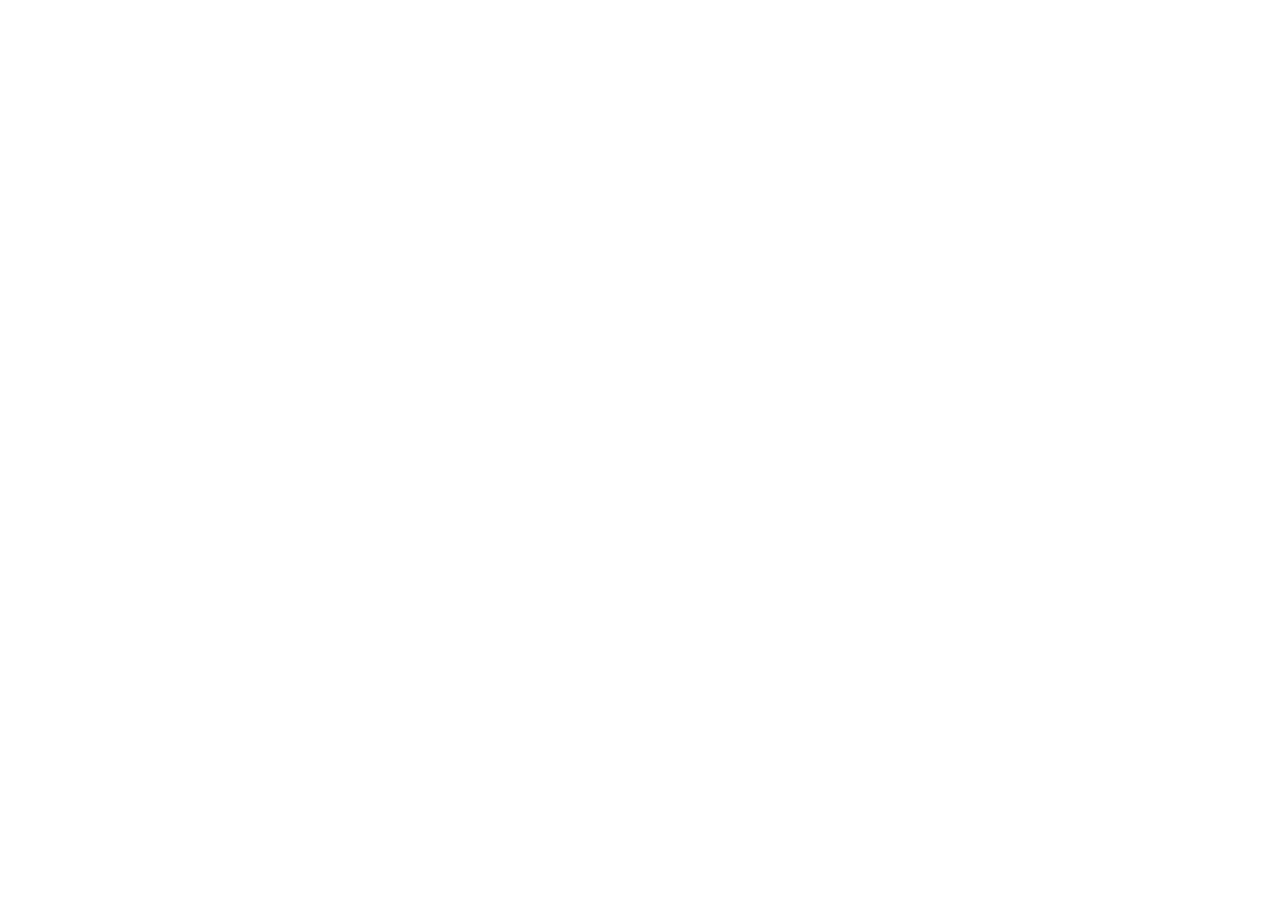
==== index.html @ dd0ba799 "Publish the Supabase web app for kidzfocused.com." ====
<!DOCTYPE html>
<html lang="tr">
<head>
  <!--
    If you are serving your web app in a path other than the root, change the
    href value below to reflect the base path you are serving from.

    The path provided below has to start and end with a slash "/" in order for
    it to work correctly.

    For more details:
    * https://developer.mozilla.org/en-US/docs/Web/HTML/Element/base

    This is a placeholder for base href that will be replaced by the value of
    the `--base-href` argument provided to `flutter build`.
  -->
  <base href="/">

  <meta charset="UTF-8">
  <meta content="IE=Edge" http-equiv="X-UA-Compatible">
  <meta name="description" content="kidzfocused: okul, öğretmen ve veliler için günlük takip.">

  <!-- iOS meta tags & icons -->
  <meta name="mobile-web-app-capable" content="yes">
  <meta name="apple-mobile-web-app-status-bar-style" content="black">
  <meta name="apple-mobile-web-app-title" content="kidzfocused">
  <link rel="apple-touch-icon" href="icons/Icon-192.png">

  <!-- Favicon -->
  <link rel="icon" type="image/png" href="favicon.png"/>

  <title>kidzfocused</title>
  <link rel="manifest" href="manifest.json">
</head>
<body>
  <!--
    You can customize the "flutter_bootstrap.js" script.
    This is useful to provide a custom configuration to the Flutter loader
    or to give the user feedback during the initialization process.

    For more details:
    * https://docs.flutter.dev/platform-integration/web/initialization
  -->
  <script src="flutter_bootstrap.js" async></script>
</body>
</html>
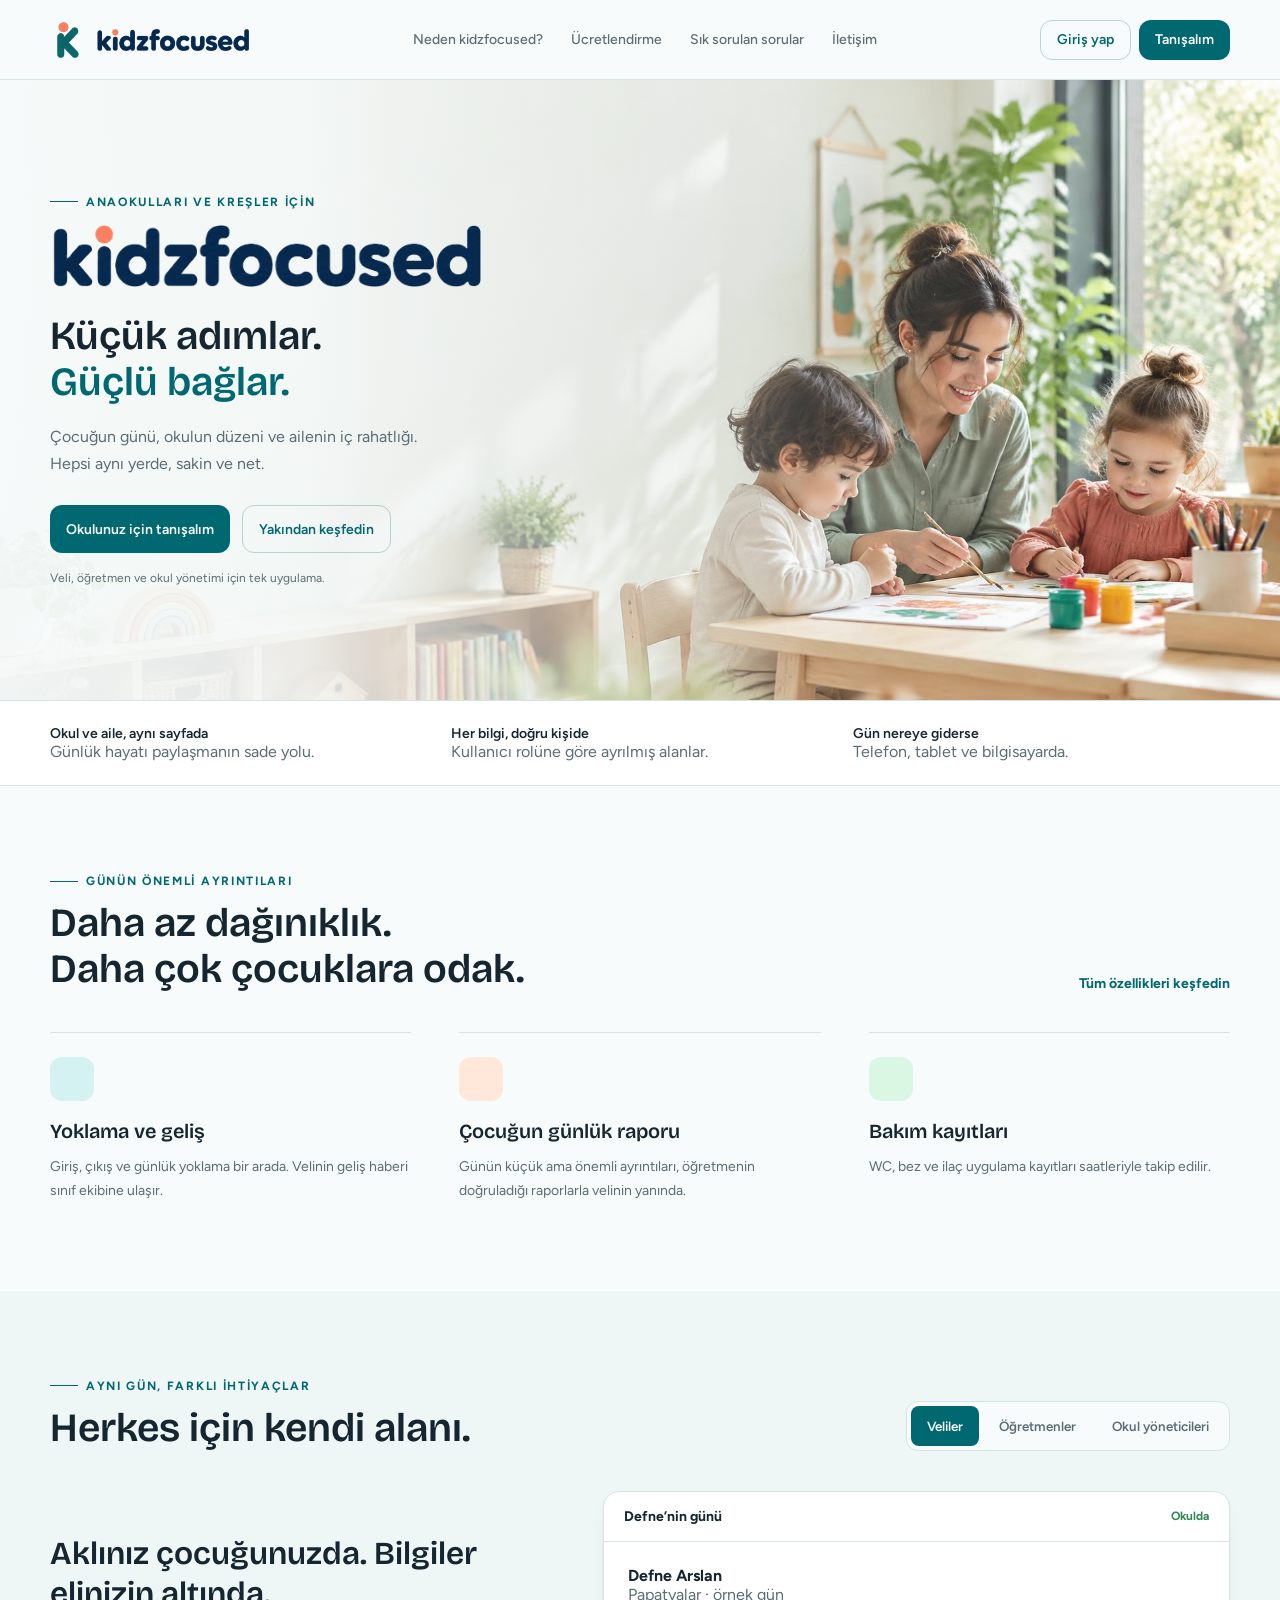
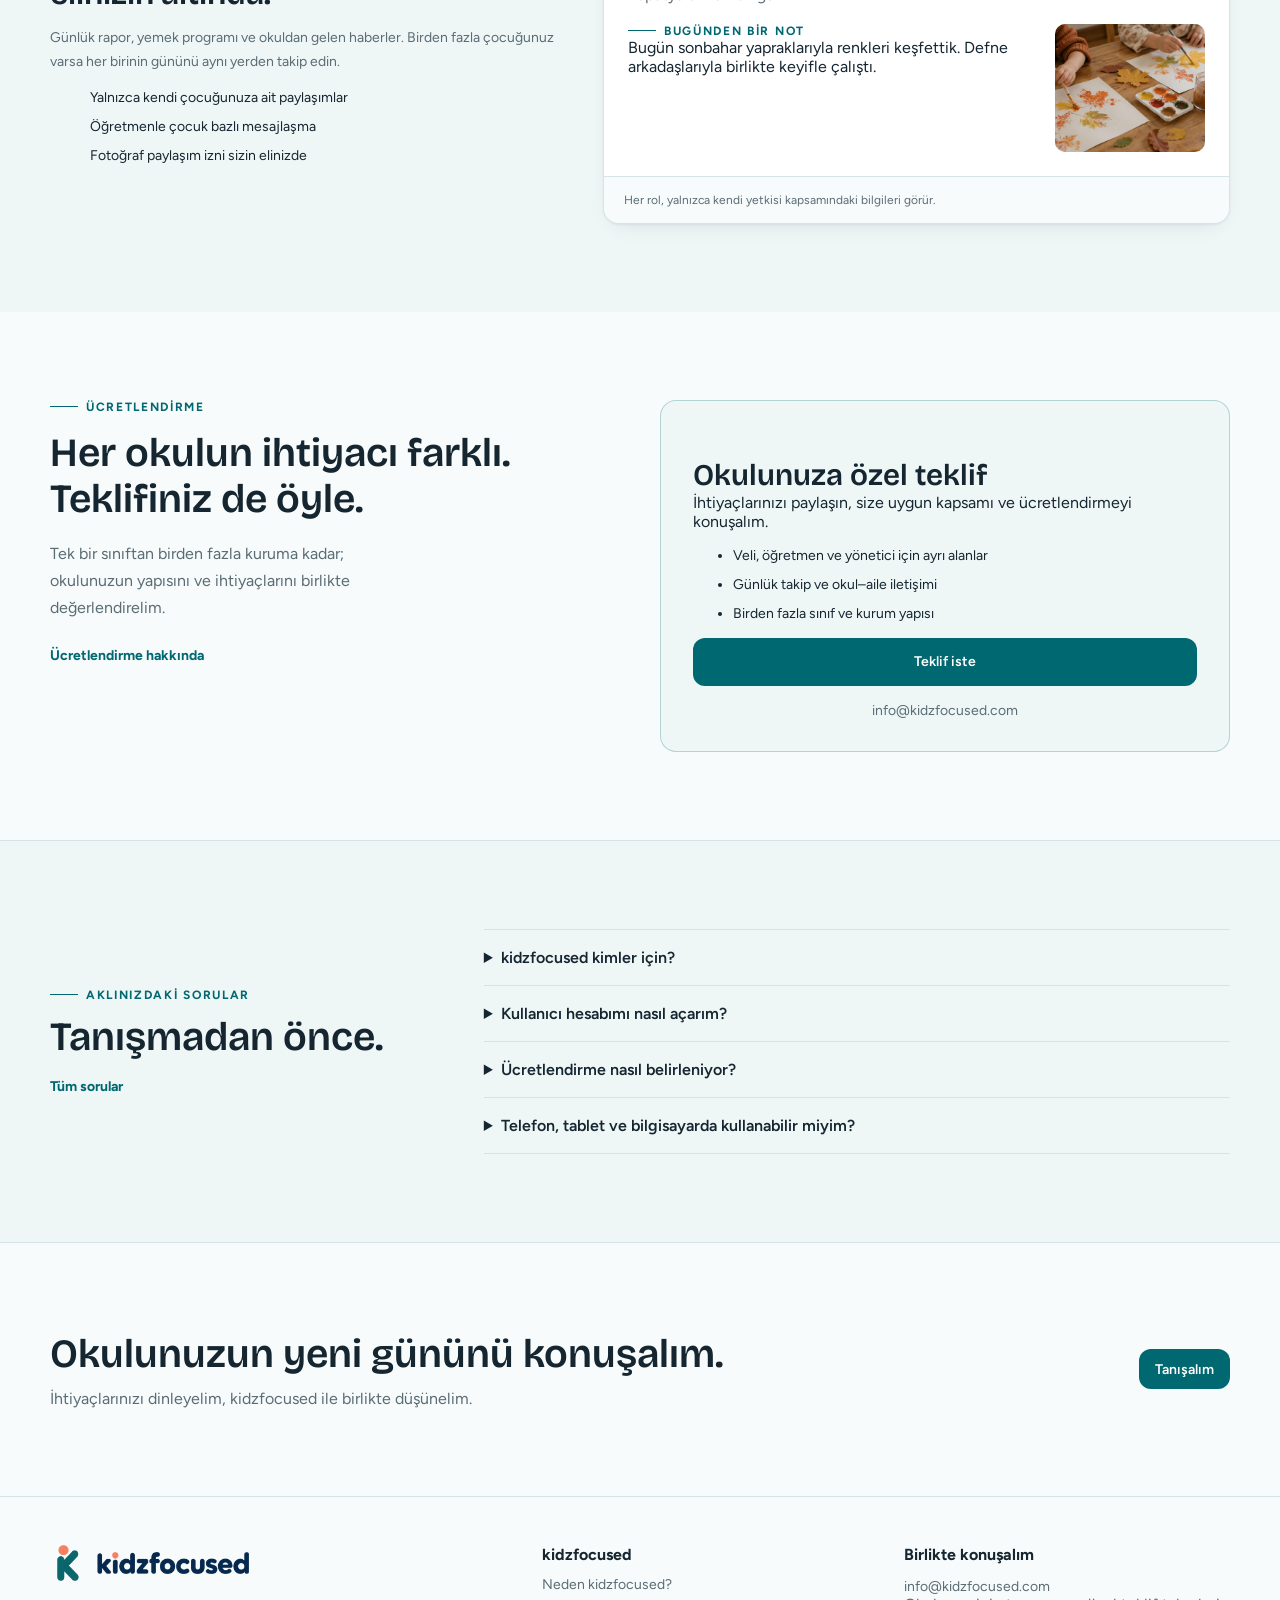
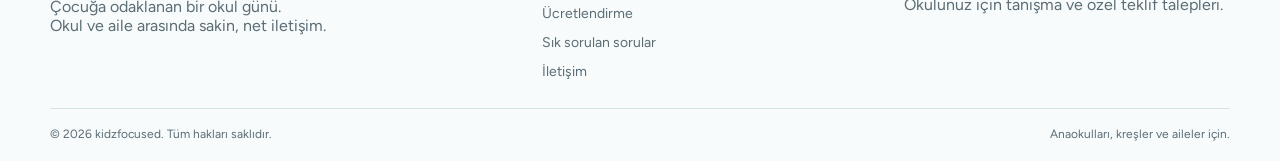
==== commit 5d9a1d22: "Replace the public homepage with the new marketing site." ====
--- a/index.html
+++ b/index.html
@@ -1,46 +1,72 @@
 <!DOCTYPE html>
 <html lang="tr">
 <head>
-  <!--
-    If you are serving your web app in a path other than the root, change the
-    href value below to reflect the base path you are serving from.
-
-    The path provided below has to start and end with a slash "/" in order for
-    it to work correctly.
-
-    For more details:
-    * https://developer.mozilla.org/en-US/docs/Web/HTML/Element/base
-
-    This is a placeholder for base href that will be replaced by the value of
-    the `--base-href` argument provided to `flutter build`.
-  -->
-  <base href="/">
-
-  <meta charset="UTF-8">
-  <meta content="IE=Edge" http-equiv="X-UA-Compatible">
-  <meta name="description" content="kidzfocused: okul, öğretmen ve veliler için günlük takip.">
-
-  <!-- iOS meta tags & icons -->
-  <meta name="mobile-web-app-capable" content="yes">
-  <meta name="apple-mobile-web-app-status-bar-style" content="black">
-  <meta name="apple-mobile-web-app-title" content="kidzfocused">
-  <link rel="apple-touch-icon" href="icons/Icon-192.png">
-
-  <!-- Favicon -->
-  <link rel="icon" type="image/png" href="favicon.png"/>
-
-  <title>kidzfocused</title>
-  <link rel="manifest" href="manifest.json">
+  <meta charset="utf-8">
+  <meta name="viewport" content="width=device-width, initial-scale=1">
+  <title>kidzfocused · Anaokulu ve okul–aile iletişimi</title>
+  <meta name="description" content="Anaokulları ve kreşler için günlük takip ve okul–aile iletişimi.">
+  <link rel="icon" href="/favicon.png">
+  <link rel="preconnect" href="https://fonts.googleapis.com">
+  <link rel="preconnect" href="https://fonts.gstatic.com" crossorigin>
+  <link href="https://fonts.googleapis.com/css2?family=Bricolage+Grotesque:opsz,wght@12..96,600;700&family=Figtree:wght@400;500;600;700&display=swap" rel="stylesheet">
+  <link rel="stylesheet" href="/site.css">
 </head>
 <body>
-  <!--
-    You can customize the "flutter_bootstrap.js" script.
-    This is useful to provide a custom configuration to the Flutter loader
-    or to give the user feedback during the initialization process.
+<div class="site">
+  <header class="header"><div class="wrap bar">
+    <a class="brand" href="/" aria-label="kidzfocused ana sayfa"><img class="mark" src="/assets/logo-icon.png" alt=""><img class="word" src="/assets/logo-word.png" alt="kidzfocused"></a>
+    <nav class="nav" aria-label="Ana menü"><a href="/ozellikler/">Neden kidzfocused?</a><a href="/ucretlendirme/">Ücretlendirme</a><a href="/sss/">Sık sorulan sorular</a><a href="/iletisim/">İletişim</a></nav>
+    <div class="actions"><a class="btn ghost desk" href="/app/">Giriş yap</a><a class="btn desk" href="mailto:info@kidzfocused.com?subject=kidzfocused%20%C2%B7%20Tan%C4%B1%C5%9Fma%20ve%20demo%20talebi">Tanışalım</a><a class="icon-btn" href="/app/" aria-label="Giriş yap">→</a></div>
+  </div></header>
+  <main>
 
-    For more details:
-    * https://docs.flutter.dev/platform-integration/web/initialization
-  -->
-  <script src="flutter_bootstrap.js" async></script>
-</body>
-</html>
+<section class="hero"><img class="photo" src="/assets/school-day.jpg" alt="Öğretmen ve çocukların sınıfta birlikte yaptığı etkinlik">
+  <div class="wrap hero-copy"><div>
+    <p class="kicker">Anaokulları ve kreşler için</p>
+    <img class="wordmark" src="/assets/logo-word.png" alt="kidzfocused">
+    <p class="tagline">Küçük adımlar.<br><span>Güçlü bağlar.</span></p>
+    <p class="lead">Çocuğun günü, okulun düzeni ve ailenin iç rahatlığı. Hepsi aynı yerde, sakin ve net.</p>
+    <div class="hero-actions desk-only"><a class="btn" href="mailto:info@kidzfocused.com?subject=kidzfocused%20%C2%B7%20Tan%C4%B1%C5%9Fma%20ve%20demo%20talebi">Okulunuz için tanışalım</a><a class="btn ghost" href="/ozellikler/">Yakından keşfedin</a></div>
+    <p class="fine desk-only">Veli, öğretmen ve okul yönetimi için tek uygulama.</p>
+  </div></div>
+</section>
+<section class="section phone-only" style="padding-top:28px"><div class="wrap">
+  <div class="features" style="grid-template-columns:1fr 1fr"><a class="feature" href="/ozellikler/"><h3>Uygulamayı keşfet</h3><p>Günlük takip ve iletişim</p></a><a class="feature" href="/ucretlendirme/"><h3>Özel teklif</h3><p>Okulunuza göre</p></a></div>
+  <div class="band" style="margin-top:24px;border-radius:16px"><div class="wrap" style="padding:20px 0"><div><p style="font-weight:700">Okulunuzla birlikte başlayalım.</p><p class="muted">İhtiyaçlarınızı konuşalım.</p></div><a class="btn" href="mailto:info@kidzfocused.com?subject=kidzfocused%20%C2%B7%20Tan%C4%B1%C5%9Fma%20ve%20demo%20talebi">Tanışalım</a></div></div>
+</div></section>
+<section class="strip desk-only"><div class="wrap strip-grid"><div><h2>Okul ve aile, aynı sayfada</h2><p class="muted">Günlük hayatı paylaşmanın sade yolu.</p></div><div><h2>Her bilgi, doğru kişide</h2><p class="muted">Kullanıcı rolüne göre ayrılmış alanlar.</p></div><div><h2>Gün nereye giderse</h2><p class="muted">Telefon, tablet ve bilgisayarda.</p></div></div></section>
+<section class="section desk-only"><div class="wrap"><div class="section-head"><div><p class="kicker">Günün önemli ayrıntıları</p><h2 style="margin-top:12px">Daha az dağınıklık.<br>Daha çok çocuklara odak.</h2></div><a class="more" href="/ozellikler/">Tüm özellikleri keşfedin</a></div><div class="features"><article class="feature"><div class="badge primary"></div><h3>Yoklama ve geliş</h3><p>Giriş, çıkış ve günlük yoklama bir arada. Velinin geliş haberi sınıf ekibine ulaşır.</p></article><article class="feature"><div class="badge accent"></div><h3>Çocuğun günlük raporu</h3><p>Günün küçük ama önemli ayrıntıları, öğretmenin doğruladığı raporlarla velinin yanında.</p></article><article class="feature"><div class="badge success"></div><h3>Bakım kayıtları</h3><p>WC, bez ve ilaç uygulama kayıtları saatleriyle takip edilir.</p></article></div></div></section>
+<div class="desk-only">
+<section class="section roles"><div class="wrap">
+  <div class="section-head"><div><p class="kicker">Aynı gün, farklı ihtiyaçlar</p><h2 style="margin-top:12px">Herkes için kendi alanı.</h2></div>
+    <div class="tabs" role="tablist"><button type="button" data-role="veli" aria-selected="true">Veliler</button><button type="button" data-role="ogretmen" aria-selected="false">Öğretmenler</button><button type="button" data-role="yonetici" aria-selected="false">Okul yöneticileri</button></div>
+  </div>
+  <div class="role-grid"><div class="role"><h3 data-role-title>Aklınız çocuğunuzda. Bilgiler elinizin altında.</h3><p data-role-text>Günlük rapor, yemek programı ve okuldan gelen haberler. Birden fazla çocuğunuz varsa her birinin gününü aynı yerden takip edin.</p><ul data-role-list><li>Yalnızca kendi çocuğunuza ait paylaşımlar</li><li>Öğretmenle çocuk bazlı mesajlaşma</li><li>Fotoğraf paylaşım izni sizin elinizde</li></ul></div>
+    <div class="panel">
+      <div data-preview="veli"><header><span>Defne’nin günü</span><span class="ok">Okulda</span></header><div class="body"><p style="font-weight:700">Defne Arslan</p><p class="muted">Papatyalar · örnek gün</p><div class="note"><div><p class="kicker">Bugünden bir not</p><p>Bugün sonbahar yapraklarıyla renkleri keşfettik. Defne arkadaşlarıyla birlikte keyifle çalıştı.</p></div><img src="/assets/g1.jpg" alt="Sınıf etkinliği"></div></div><footer>Her rol, yalnızca kendi yetkisi kapsamındaki bilgileri görür.</footer></div>
+      <div class="hidden" data-preview="ogretmen"><header><span>Papatyalar sınıfı</span><span class="muted">Örnek gün</span></header><div class="body"><p style="font-size:18px;font-weight:700">Güne hazırız.</p><p style="margin-top:16px"><b>14</b> öğrenci · <b>13</b> geldi · <b>1</b> gelmedi</p><p style="margin-top:12px">Sabah yoklaması tamamlandı.</p><p>10:30 · Sonbahar renkleri etkinliği</p></div><footer>Her rol, yalnızca kendi yetkisi kapsamındaki bilgileri görür.</footer></div>
+      <div class="hidden" data-preview="yonetici"><header><span>Okulun günlük özeti</span><span class="muted">Örnek gün</span></header><div class="body"><p><b>6</b> sınıf · <b>82</b> öğrenci · <b>8</b> öğretmen</p><p style="margin-top:16px">Günlük yoklama: 6 sınıf tamamlandı</p><p>Havale bildirimleri: 2 inceleme bekliyor</p></div><footer>Her rol, yalnızca kendi yetkisi kapsamındaki bilgileri görür.</footer></div>
+    </div>
+  </div>
+</div></section>
+
+<section class="section"><div class="wrap price-grid">
+  <div><p class="kicker">Ücretlendirme</p><h2 style="margin-top:16px">Her okulun ihtiyacı farklı.<br>Teklifiniz de öyle.</h2><p class="lead">Tek bir sınıftan birden fazla kuruma kadar; okulunuzun yapısını ve ihtiyaçlarını birlikte değerlendirelim.</p><p style="margin-top:24px"><a class="more" href="/ucretlendirme/">Ücretlendirme hakkında</a></p></div>
+  <article class="offer"><h3>Okulunuza özel teklif</h3><p>İhtiyaçlarınızı paylaşın, size uygun kapsamı ve ücretlendirmeyi konuşalım.</p><ul><li>Veli, öğretmen ve yönetici için ayrı alanlar</li><li>Günlük takip ve okul–aile iletişimi</li><li>Birden fazla sınıf ve kurum yapısı</li></ul><a class="btn block" href="mailto:info@kidzfocused.com?subject=kidzfocused%20%C2%B7%20Okulumuza%20%C3%B6zel%20teklif">Teklif iste</a><a class="mail" href="mailto:info@kidzfocused.com">info@kidzfocused.com</a></article>
+</div></section>
+
+<section class="section band"><div class="wrap" style="display:grid;grid-template-columns:.7fr 1.3fr;gap:32px"><div><p class="kicker">Aklınızdaki sorular</p><h2 style="margin-top:12px">Tanışmadan önce.</h2><p style="margin-top:16px"><a class="more" href="/sss/">Tüm sorular</a></p></div><div><div class="faq"><details><summary>kidzfocused kimler için?</summary><p>Anaokulları ve kreşler için tasarlanır. Veliler, öğretmenler, okul yöneticileri ve platform yöneticileri kendi görevlerine uygun ekranları kullanır.</p></details><details><summary>Kullanıcı hesabımı nasıl açarım?</summary><p>Hesabınızı okulunuzun yetkilisi açar ve size geçici bir şifre verir. İlk girişte kendi şifrenizi belirlersiniz. Herkese açık kayıt bulunmaz.</p></details><details><summary>Ücretlendirme nasıl belirleniyor?</summary><p>Okulunuza özel teklif hazırlanır. Kurumunuzun yapısını, öğrenci sayısını ve ihtiyaçlarını info@kidzfocused.com adresi üzerinden paylaşabilirsiniz.</p></details><details><summary>Telefon, tablet ve bilgisayarda kullanabilir miyim?</summary><p>Evet. Aynı hesabınızla telefon, tablet ve bilgisayardan erişebilirsiniz.</p></details></div></div></div></section>
+<section class="section cta"><div class="wrap"><div><h2>Okulunuzun yeni gününü konuşalım.</h2><p class="muted" style="margin-top:12px">İhtiyaçlarınızı dinleyelim, kidzfocused ile birlikte düşünelim.</p></div><a class="btn" href="mailto:info@kidzfocused.com?subject=kidzfocused%20%C2%B7%20Tan%C4%B1%C5%9Fma%20ve%20demo%20talebi">Tanışalım</a></div></section>
+</div>
+
+  </main>
+  <footer class="footer"><div class="wrap footer-grid">
+    <div><a class="brand" href="/"><img class="mark" src="/assets/logo-icon.png" alt=""><img class="word" src="/assets/logo-word.png" alt="kidzfocused"></a><p class="muted" style="margin-top:16px">Çocuğa odaklanan bir okul günü.<br>Okul ve aile arasında sakin, net iletişim.</p></div>
+    <div><p style="font-weight:700;margin-bottom:12px">kidzfocused</p><nav><a href="/ozellikler/">Neden kidzfocused?</a><a href="/ucretlendirme/">Ücretlendirme</a><a href="/sss/">Sık sorulan sorular</a><a href="/iletisim/">İletişim</a></nav></div>
+    <div><p style="font-weight:700;margin-bottom:12px">Birlikte konuşalım</p><a href="mailto:info@kidzfocused.com">info@kidzfocused.com</a><p class="muted">Okulunuz için tanışma ve özel teklif talepleri.</p></div>
+  </div><div class="wrap legal"><p>© 2026 kidzfocused. Tüm hakları saklıdır.</p><span>Anaokulları, kreşler ve aileler için.</span></div></footer>
+  <nav class="bottom" aria-label="Keşfet menüsü"><a href="/" aria-current="page">Keşfet</a><a href="/ozellikler/">Özellikler</a><a href="/ucretlendirme/">Teklif</a><a href="/app/">Giriş</a><button type="button" data-open-more>Diğer</button></nav>
+  <dialog id="more"><h2>kidzfocused</h2><p class="muted">Okul ve aile, aynı günün içinde.</p><a href="/ozellikler/">Neden kidzfocused?</a><a href="/ucretlendirme/">Ücretlendirme</a><a href="/sss/">Sık sorulan sorular</a><a href="/iletisim/">İletişim</a><a class="btn block" style="margin-top:16px" href="mailto:info@kidzfocused.com?subject=kidzfocused%20%C2%B7%20Tan%C4%B1%C5%9Fma%20ve%20demo%20talebi">Tanışalım</a></dialog>
+</div>
+<script src="/site.js"></script>
+</body></html>
--- a/site.css
+++ b/site.css
@@ -0,0 +1,139 @@
+:root {
+  --primary: #006871;
+  --primary-soft: #d5f2f3;
+  --accent: #e1815b;
+  --accent-soft: #ffe8da;
+  --success: #348757;
+  --success-soft: #daf7e3;
+  --warning: #c0851f;
+  --warning-soft: #fef0d4;
+  --ink: #152631;
+  --muted: #5b6c75;
+  --line: #d7e4e4;
+  --surface: #f7fbfb;
+  --soft: #eef6f6;
+  --card: #fff;
+  --shadow: 0 1px 2px rgb(21 38 49 / 6%), 0 8px 24px -12px rgb(21 38 49 / 14%);
+  --hero: linear-gradient(90deg, rgb(247 251 251 / 97%) 0%, rgb(247 251 251 / 90%) 24%, rgb(247 251 251 / 18%) 63%, transparent 100%);
+  --hero-mobile: linear-gradient(180deg, rgb(247 251 251 / 98%) 0%, rgb(247 251 251 / 96%) 45%, rgb(247 251 251 / 15%) 70%, transparent 100%);
+  --display: "Bricolage Grotesque", ui-sans-serif, system-ui, sans-serif;
+  --sans: "Figtree", ui-sans-serif, system-ui, sans-serif;
+}
+* { box-sizing: border-box; }
+html { scroll-behavior: smooth; }
+body { margin: 0; background: var(--surface); color: var(--ink); font-family: var(--sans); -webkit-font-smoothing: antialiased; }
+img { max-width: 100%; }
+a { color: inherit; }
+h1, h2, h3 { font-family: var(--display); font-weight: 600; letter-spacing: 0; margin: 0; }
+p { margin: 0; }
+button, .btn { font-family: inherit; }
+.wrap { width: min(1180px, calc(100% - 48px)); margin-inline: auto; }
+.site { min-height: 100vh; }
+.header { position: sticky; top: 0; z-index: 20; height: 80px; border-bottom: 1px solid var(--line); background: rgb(247 251 251 / 94%); backdrop-filter: blur(10px); }
+.header .wrap, .bar { height: 100%; display: flex; align-items: center; justify-content: space-between; gap: 20px; }
+.brand { display: flex; align-items: center; gap: 10px; text-decoration: none; }
+.brand img.mark { width: 36px; height: 36px; }
+.brand img.word { height: 22px; width: auto; }
+.nav { display: flex; align-items: center; gap: 28px; }
+.nav a { color: var(--muted); font-size: 14px; font-weight: 500; text-decoration: none; }
+.nav a[aria-current="page"], .nav a:hover { color: var(--primary); }
+.actions { display: flex; align-items: center; gap: 8px; }
+.btn { display: inline-flex; align-items: center; justify-content: center; gap: 8px; min-height: 40px; padding: 0 16px; border-radius: 12px; border: 0; background: var(--primary); color: white; font-size: 14px; font-weight: 600; text-decoration: none; cursor: pointer; }
+.btn.ghost { background: transparent; color: var(--primary); border: 1px solid rgb(0 104 113 / 25%); }
+.btn.block { width: 100%; min-height: 48px; }
+.icon-btn { display: none; width: 40px; height: 40px; border-radius: 999px; border: 1px solid var(--line); align-items: center; justify-content: center; color: var(--primary); text-decoration: none; background: white; }
+.hero { position: relative; isolation: isolate; min-height: 620px; }
+.hero img.photo { position: absolute; inset: 0; width: 100%; height: 100%; object-fit: cover; object-position: center 54%; z-index: -2; }
+.hero::before { content: ""; position: absolute; inset: 0; background: var(--hero); z-index: -1; }
+.hero-copy { min-height: 620px; display: flex; align-items: center; padding-block: 60px; }
+.kicker { display: flex; align-items: center; gap: 8px; color: var(--primary); font-size: 12px; font-weight: 700; letter-spacing: .14em; text-transform: uppercase; }
+.kicker::before { content: ""; width: 28px; height: 1px; background: var(--primary); }
+.wordmark { height: 62px; width: auto; margin-top: 16px; }
+.tagline { margin-top: 22px; font-family: var(--display); font-size: 40px; line-height: 1.15; font-weight: 600; }
+.tagline span { color: var(--primary); }
+.lead { max-width: 380px; margin-top: 18px; color: var(--muted); font-size: 16px; line-height: 1.7; }
+.hero-actions { display: flex; flex-wrap: wrap; gap: 12px; margin-top: 28px; }
+.hero-actions .btn { min-height: 48px; }
+.fine { display: flex; align-items: center; gap: 8px; margin-top: 18px; color: var(--muted); font-size: 12px; }
+.strip { border-block: 1px solid var(--line); background: white; padding: 24px 0; }
+.strip-grid, .cards, .steps, .split, .contact-grid { display: grid; gap: 24px; }
+.strip-grid { grid-template-columns: repeat(3, 1fr); }
+.strip h2, .feature h3, .step h2 { font-family: var(--sans); font-size: 14px; }
+.muted { color: var(--muted); }
+.section { padding: 88px 0; }
+.section-head { display: flex; justify-content: space-between; align-items: end; gap: 24px; margin-bottom: 40px; }
+.section h2 { font-size: 40px; line-height: 1.15; }
+.more { color: var(--primary); font-size: 14px; font-weight: 700; text-decoration: none; }
+.features { display: grid; grid-template-columns: repeat(3, 1fr); gap: 40px 48px; }
+.feature { border-top: 1px solid var(--line); padding-top: 24px; }
+.badge { width: 44px; height: 44px; display: grid; place-items: center; border-radius: 12px; margin-bottom: 18px; }
+.badge.primary { background: var(--primary-soft); color: var(--primary); }
+.badge.accent { background: var(--accent-soft); color: var(--accent); }
+.badge.success { background: var(--success-soft); color: var(--success); }
+.feature h3 { font-family: var(--display); font-size: 20px; }
+.feature p, .role p, .price p, .faq p { margin-top: 12px; color: var(--muted); font-size: 14px; line-height: 1.7; }
+.roles { background: var(--soft); }
+.tabs { display: flex; gap: 4px; width: fit-content; max-width: 100%; padding: 4px; border: 1px solid var(--line); border-radius: 12px; background: var(--surface); }
+.tabs button { min-height: 40px; border: 0; border-radius: 8px; background: transparent; color: var(--muted); font-weight: 600; padding: 0 16px; cursor: pointer; }
+.tabs button[aria-selected="true"] { background: var(--primary); color: white; }
+.role-grid { display: grid; grid-template-columns: .9fr 1.1fr; gap: 40px; align-items: center; }
+.role h3 { font-size: 32px; line-height: 1.25; max-width: 460px; }
+.role li { display: flex; gap: 8px; margin-top: 12px; font-size: 14px; }
+.panel { overflow: hidden; border: 1px solid var(--line); border-radius: 16px; background: white; box-shadow: var(--shadow); }
+.panel header, .panel footer { display: flex; align-items: center; justify-content: space-between; gap: 12px; padding: 16px 20px; }
+.panel header { border-bottom: 1px solid var(--line); font-weight: 700; font-size: 14px; }
+.panel .body { padding: 24px; }
+.panel footer { border-top: 1px solid var(--line); background: var(--surface); color: var(--muted); font-size: 12px; }
+.ok { color: var(--success); font-size: 12px; font-weight: 700; }
+.note { display: grid; grid-template-columns: 1fr 150px; gap: 20px; margin-top: 20px; }
+.note img { height: 128px; width: 100%; object-fit: cover; border-radius: 10px; }
+.price-grid { display: grid; grid-template-columns: 1fr 1fr; gap: 40px; align-items: start; }
+.offer { border: 1px solid rgb(0 104 113 / 25%); background: var(--soft); border-radius: 16px; padding: 32px; }
+.offer h3 { margin-top: 24px; font-size: 30px; }
+.offer li { margin-top: 12px; font-size: 14px; }
+.mail { display: flex; justify-content: center; gap: 8px; margin-top: 16px; color: var(--muted); font-size: 14px; text-decoration: none; }
+.faq { border-top: 1px solid var(--line); }
+.faq details { border-bottom: 1px solid var(--line); }
+.faq summary { cursor: pointer; padding: 18px 0; font-size: 16px; font-weight: 600; }
+.faq p { padding-bottom: 16px; }
+.band { background: var(--soft); border-block: 1px solid var(--line); }
+.band .wrap, .cta .wrap { display: flex; justify-content: space-between; align-items: center; gap: 24px; }
+.footer { border-top: 1px solid var(--line); padding: 48px 0 20px; }
+.footer-grid { display: grid; grid-template-columns: 1.4fr 1fr 1fr; gap: 36px; }
+.footer a { color: var(--muted); text-decoration: none; font-size: 14px; }
+.footer a:hover { color: var(--primary); }
+.footer nav, .footer .stack { display: flex; flex-direction: column; gap: 12px; }
+.legal { display: flex; justify-content: space-between; gap: 12px; margin-top: 28px; padding-top: 18px; border-top: 1px solid var(--line); color: var(--muted); font-size: 12px; }
+.bottom { display: none; }
+.page-title { background: var(--soft); border-bottom: 1px solid var(--line); padding: 72px 0; }
+.page-title h1 { max-width: 760px; font-size: 48px; line-height: 1.15; }
+.page-title p { max-width: 640px; margin-top: 18px; color: var(--muted); font-size: 16px; line-height: 1.7; }
+.checks li, .steps li { display: flex; gap: 10px; margin-top: 14px; font-size: 14px; line-height: 1.6; }
+.num { width: 28px; height: 28px; border-radius: 999px; display: grid; place-items: center; background: var(--accent-soft); color: var(--accent); font-size: 12px; font-weight: 700; flex: none; }
+.contact-grid { grid-template-columns: 1fr 1.1fr; }
+.card { border: 1px solid var(--line); background: var(--soft); border-radius: 16px; padding: 24px; margin-bottom: 16px; }
+.big-mail { display: inline-block; margin-top: 18px; color: var(--primary); font-family: var(--display); font-size: 32px; font-weight: 600; text-decoration: none; }
+.hidden { display: none; }
+@media (min-width: 981px) { .phone-only { display: none; } }
+dialog { width: min(420px, calc(100% - 32px)); border: 0; border-radius: 16px; padding: 20px; }
+dialog::backdrop { background: rgb(21 38 49 / 35%); }
+dialog a { display: flex; justify-content: space-between; align-items: center; min-height: 48px; margin-top: 8px; padding: 0 14px; border: 1px solid var(--line); border-radius: 12px; background: var(--soft); text-decoration: none; font-weight: 600; }
+@media (max-width: 980px) {
+  .nav, .actions .desk { display: none; }
+  .icon-btn { display: inline-flex; }
+  .features, .strip-grid, .price-grid, .role-grid, .footer-grid, .contact-grid, .note { grid-template-columns: 1fr; }
+  .section h2, .page-title h1, .tagline { font-size: 32px; }
+  .hero { min-height: 0; }
+  .hero-copy { min-height: 520px; align-items: flex-start; padding-top: 28px; }
+  .hero::before { background: var(--hero-mobile); }
+  .hero img.photo { object-position: 74% bottom; }
+  .wordmark { height: 40px; }
+  .desk-only { display: none; }
+  .site { padding-bottom: 84px; }
+  .bottom { position: fixed; inset: auto 0 0; z-index: 30; display: grid; grid-template-columns: repeat(5, 1fr); min-height: 72px; padding: 6px 8px calc(8px + env(safe-area-inset-bottom)); border-top: 1px solid var(--line); background: white; }
+  .bottom a, .bottom button { display: flex; flex-direction: column; align-items: center; justify-content: center; gap: 4px; border: 0; background: transparent; color: var(--muted); font-size: 10px; font-weight: 600; text-decoration: none; border-radius: 8px; }
+  .bottom a[aria-current="page"] { background: var(--primary-soft); color: var(--primary); }
+  .footer { display: none; }
+  .band .wrap, .cta .wrap, .section-head { display: block; }
+  .band .btn, .cta .btn { margin-top: 16px; }
+}
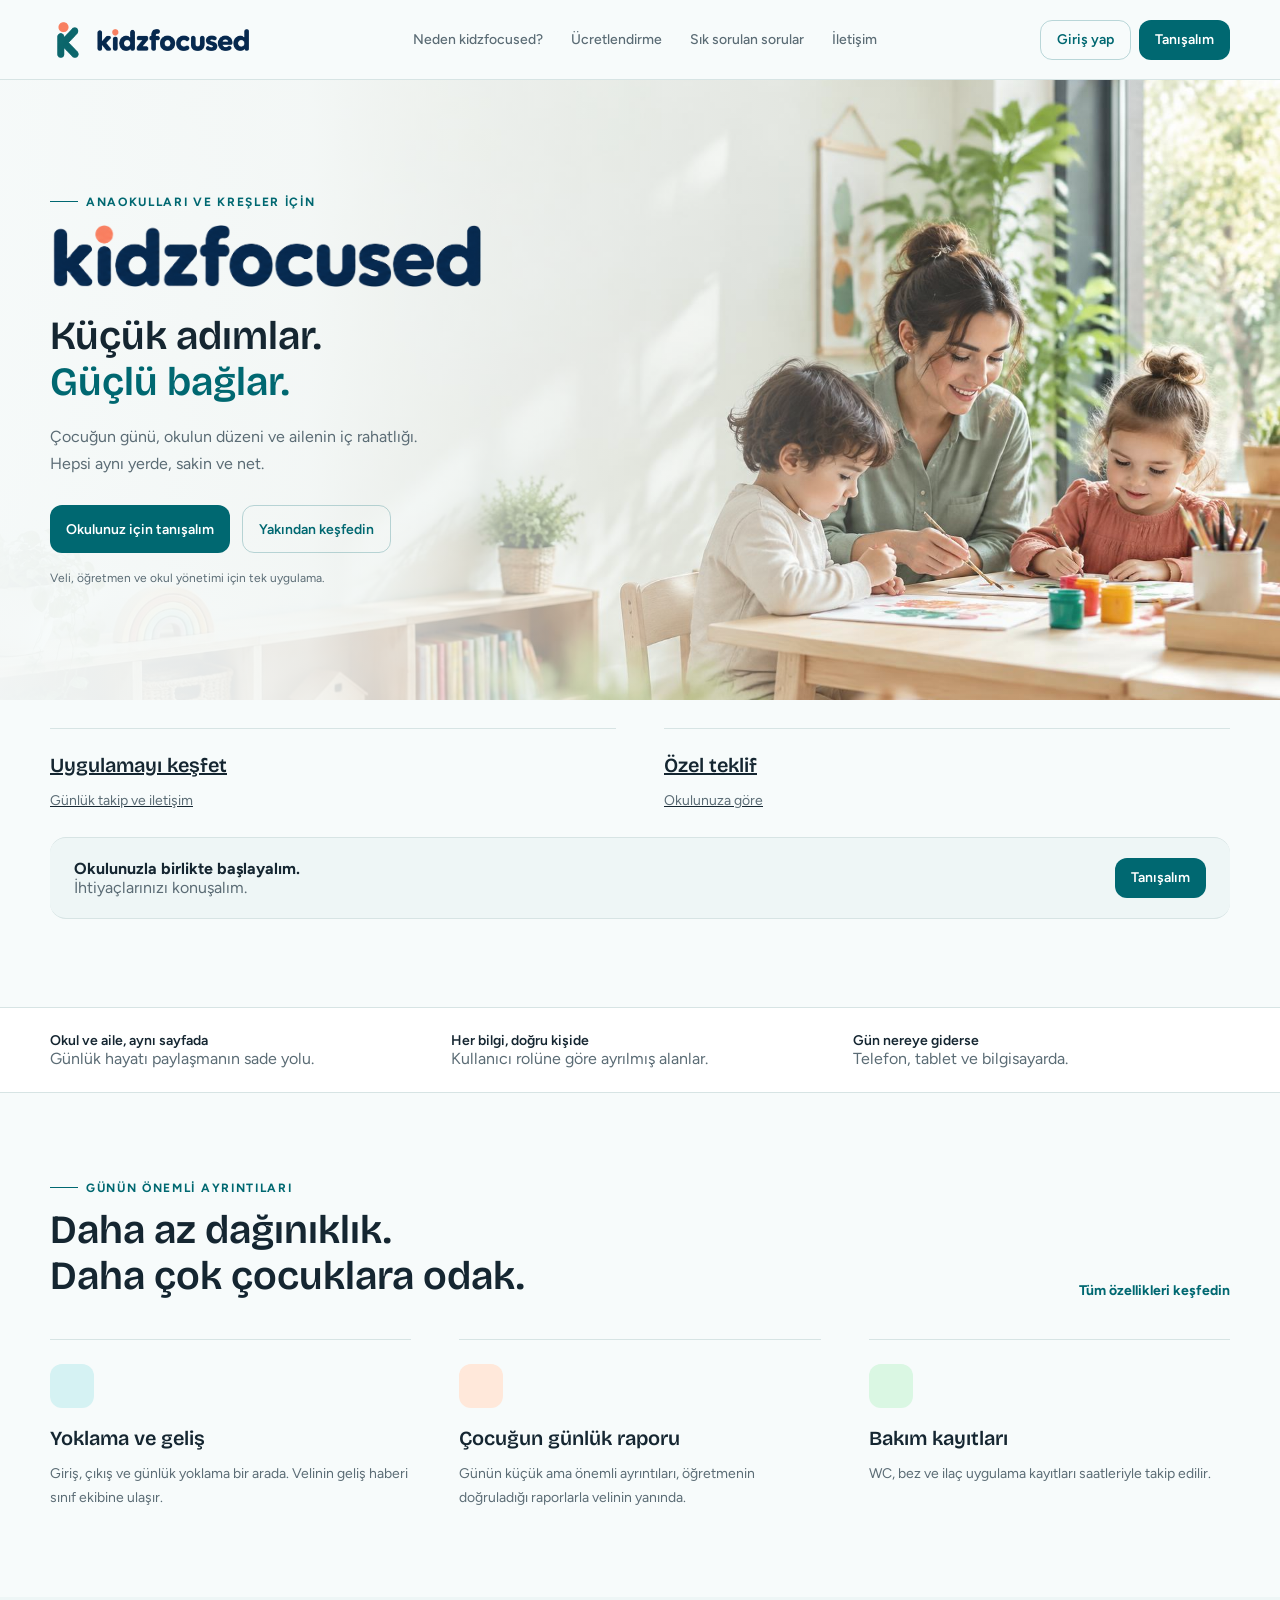
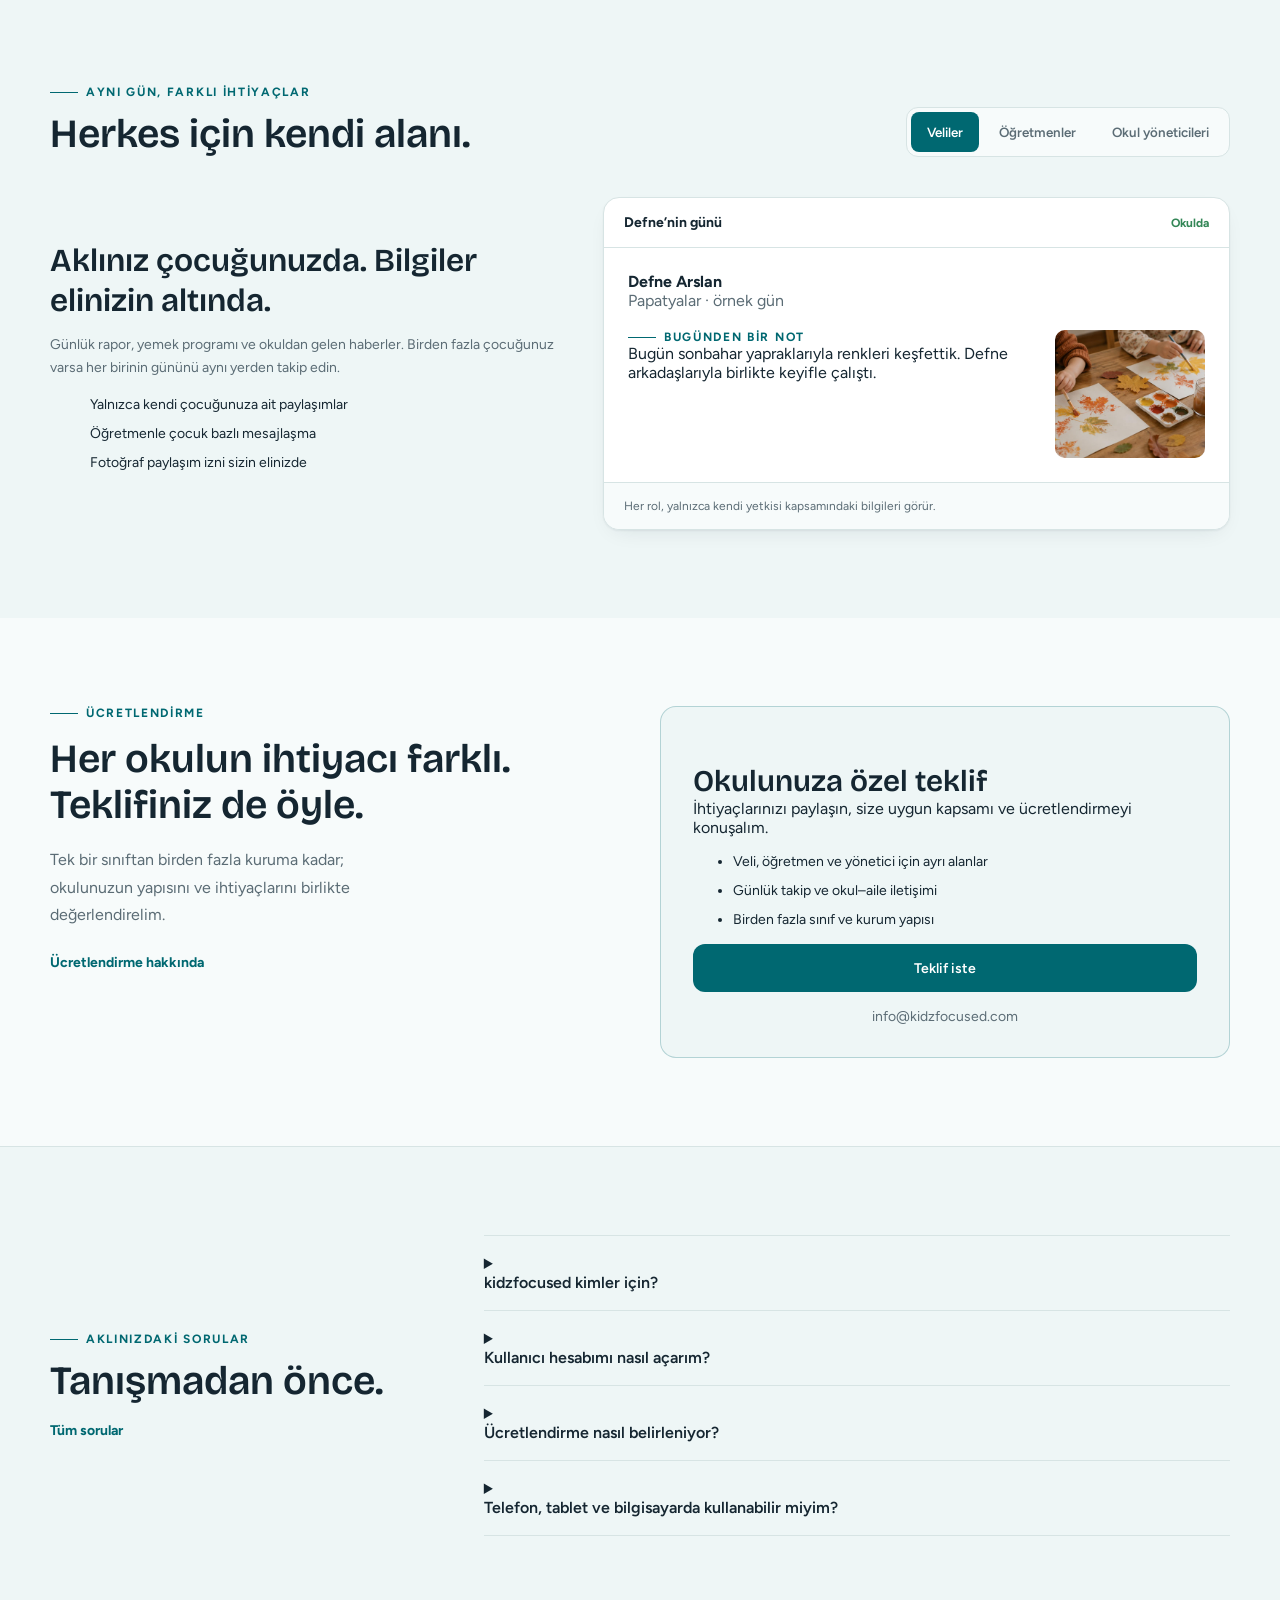
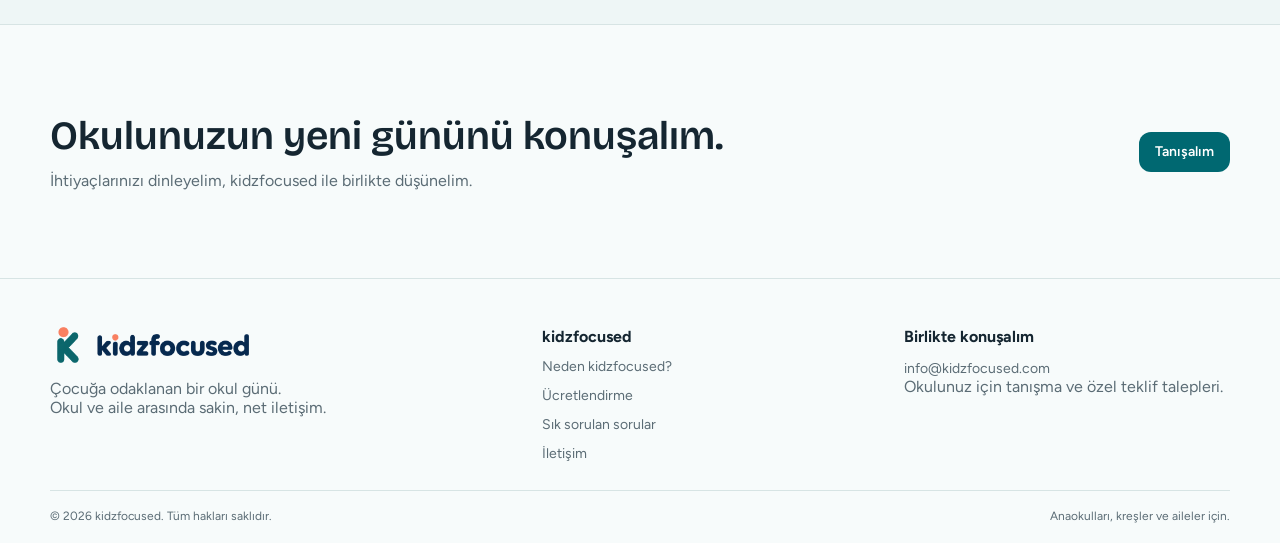
==== commit 3c28c69b: "Add the illustrated detail pages from the new design." ====
--- a/index.html
+++ b/index.html
@@ -30,7 +30,7 @@
     <p class="fine desk-only">Veli, öğretmen ve okul yönetimi için tek uygulama.</p>
   </div></div>
 </section>
-<section class="section phone-only" style="padding-top:28px"><div class="wrap">
+<section class="section" style="padding-top:28px"><div class="wrap">
   <div class="features" style="grid-template-columns:1fr 1fr"><a class="feature" href="/ozellikler/"><h3>Uygulamayı keşfet</h3><p>Günlük takip ve iletişim</p></a><a class="feature" href="/ucretlendirme/"><h3>Özel teklif</h3><p>Okulunuza göre</p></a></div>
   <div class="band" style="margin-top:24px;border-radius:16px"><div class="wrap" style="padding:20px 0"><div><p style="font-weight:700">Okulunuzla birlikte başlayalım.</p><p class="muted">İhtiyaçlarınızı konuşalım.</p></div><a class="btn" href="mailto:info@kidzfocused.com?subject=kidzfocused%20%C2%B7%20Tan%C4%B1%C5%9Fma%20ve%20demo%20talebi">Tanışalım</a></div></div>
 </div></section>
@@ -55,7 +55,7 @@
   <article class="offer"><h3>Okulunuza özel teklif</h3><p>İhtiyaçlarınızı paylaşın, size uygun kapsamı ve ücretlendirmeyi konuşalım.</p><ul><li>Veli, öğretmen ve yönetici için ayrı alanlar</li><li>Günlük takip ve okul–aile iletişimi</li><li>Birden fazla sınıf ve kurum yapısı</li></ul><a class="btn block" href="mailto:info@kidzfocused.com?subject=kidzfocused%20%C2%B7%20Okulumuza%20%C3%B6zel%20teklif">Teklif iste</a><a class="mail" href="mailto:info@kidzfocused.com">info@kidzfocused.com</a></article>
 </div></section>
 
-<section class="section band"><div class="wrap" style="display:grid;grid-template-columns:.7fr 1.3fr;gap:32px"><div><p class="kicker">Aklınızdaki sorular</p><h2 style="margin-top:12px">Tanışmadan önce.</h2><p style="margin-top:16px"><a class="more" href="/sss/">Tüm sorular</a></p></div><div><div class="faq"><details><summary>kidzfocused kimler için?</summary><p>Anaokulları ve kreşler için tasarlanır. Veliler, öğretmenler, okul yöneticileri ve platform yöneticileri kendi görevlerine uygun ekranları kullanır.</p></details><details><summary>Kullanıcı hesabımı nasıl açarım?</summary><p>Hesabınızı okulunuzun yetkilisi açar ve size geçici bir şifre verir. İlk girişte kendi şifrenizi belirlersiniz. Herkese açık kayıt bulunmaz.</p></details><details><summary>Ücretlendirme nasıl belirleniyor?</summary><p>Okulunuza özel teklif hazırlanır. Kurumunuzun yapısını, öğrenci sayısını ve ihtiyaçlarını info@kidzfocused.com adresi üzerinden paylaşabilirsiniz.</p></details><details><summary>Telefon, tablet ve bilgisayarda kullanabilir miyim?</summary><p>Evet. Aynı hesabınızla telefon, tablet ve bilgisayardan erişebilirsiniz.</p></details></div></div></div></section>
+<section class="section band"><div class="wrap" style="display:grid;grid-template-columns:.7fr 1.3fr;gap:32px"><div><p class="kicker">Aklınızdaki sorular</p><h2 style="margin-top:12px">Tanışmadan önce.</h2><p style="margin-top:16px"><a class="more" href="/sss/">Tüm sorular</a></p></div><div><div class="faq"><details><summary><span class="faq-row"><span>kidzfocused kimler için?</span></span></summary><p>Anaokulları ve kreşler için tasarlanır. Veliler, öğretmenler, okul yöneticileri ve platform yöneticileri kendi görevlerine uygun ekranları kullanır.</p></details><details><summary><span class="faq-row"><span>Kullanıcı hesabımı nasıl açarım?</span></span></summary><p>Hesabınızı okulunuzun yetkilisi açar ve size geçici bir şifre verir. İlk girişte kendi şifrenizi belirlersiniz. Herkese açık kayıt bulunmaz.</p></details><details><summary><span class="faq-row"><span>Ücretlendirme nasıl belirleniyor?</span></span></summary><p>Okulunuza özel teklif hazırlanır. Kurumunuzun yapısını, öğrenci sayısını ve ihtiyaçlarını info@kidzfocused.com adresi üzerinden paylaşabilirsiniz.</p></details><details><summary><span class="faq-row"><span>Telefon, tablet ve bilgisayarda kullanabilir miyim?</span></span></summary><p>Evet. Aynı hesabınızla telefon, tablet ve bilgisayardan erişebilirsiniz.</p></details></div></div></div></section>
 <section class="section cta"><div class="wrap"><div><h2>Okulunuzun yeni gününü konuşalım.</h2><p class="muted" style="margin-top:12px">İhtiyaçlarınızı dinleyelim, kidzfocused ile birlikte düşünelim.</p></div><a class="btn" href="mailto:info@kidzfocused.com?subject=kidzfocused%20%C2%B7%20Tan%C4%B1%C5%9Fma%20ve%20demo%20talebi">Tanışalım</a></div></section>
 </div>
 
--- a/site.css
+++ b/site.css
@@ -108,6 +108,23 @@
 .page-title { background: var(--soft); border-bottom: 1px solid var(--line); padding: 72px 0; }
 .page-title h1 { max-width: 760px; font-size: 48px; line-height: 1.15; }
 .page-title p { max-width: 640px; margin-top: 18px; color: var(--muted); font-size: 16px; line-height: 1.7; }
+.detail-intro { display: grid; grid-template-columns: minmax(0, 1fr) 256px; align-items: center; gap: 48px; }
+.detail-photo { width: 256px; height: 176px; object-fit: contain; justify-self: end; }
+.detail-photo.cover { height: 166px; object-fit: cover; border-radius: 8px; }
+.emoji { font-size: 18px; }
+.marketing-detail main > section { padding-block: 48px; }
+.marketing-detail main h1 { font-size: 32px; line-height: 1.3; }
+.marketing-detail main h2 { font-size: 22px; line-height: 1.4; }
+.marketing-detail main h3 { font-size: 18px; line-height: 1.45; }
+.marketing-detail .page-title { padding-block: 36px; }
+.marketing-detail .page-title p { max-width: 620px; margin-top: 12px; font-size: 14px; line-height: 1.8; }
+.marketing-detail .feature h3 { font-size: 16px; }
+.marketing-detail .feature p { margin-top: 8px; }
+.marketing-detail .big-mail { font-size: 22px; line-height: 1.5; margin-top: 12px; }
+.faq-row { display: flex; align-items: center; gap: 18px; }
+.faq-num { width: 24px; flex: none; color: var(--primary); font-size: 12px; font-weight: 500; font-variant-numeric: tabular-nums; }
+.faq.numbered p { padding-left: 42px; }
+.detail-step { font-family: var(--display); font-size: 14px; font-weight: 600; color: var(--primary); }
 .checks li, .steps li { display: flex; gap: 10px; margin-top: 14px; font-size: 14px; line-height: 1.6; }
 .num { width: 28px; height: 28px; border-radius: 999px; display: grid; place-items: center; background: var(--accent-soft); color: var(--accent); font-size: 12px; font-weight: 700; flex: none; }
 .contact-grid { grid-template-columns: 1fr 1.1fr; }
@@ -115,6 +132,7 @@
 .big-mail { display: inline-block; margin-top: 18px; color: var(--primary); font-family: var(--display); font-size: 32px; font-weight: 600; text-decoration: none; }
 .hidden { display: none; }
 @media (min-width: 981px) { .phone-only { display: none; } }
+@media (min-width: 1280px) { .features.wide { grid-template-columns: repeat(4, 1fr); } }
 dialog { width: min(420px, calc(100% - 32px)); border: 0; border-radius: 16px; padding: 20px; }
 dialog::backdrop { background: rgb(21 38 49 / 35%); }
 dialog a { display: flex; justify-content: space-between; align-items: center; min-height: 48px; margin-top: 8px; padding: 0 14px; border: 1px solid var(--line); border-radius: 12px; background: var(--soft); text-decoration: none; font-weight: 600; }
@@ -123,6 +141,13 @@
   .icon-btn { display: inline-flex; }
   .features, .strip-grid, .price-grid, .role-grid, .footer-grid, .contact-grid, .note { grid-template-columns: 1fr; }
   .section h2, .page-title h1, .tagline { font-size: 32px; }
+  .detail-intro { display: block; position: relative; }
+  .detail-photo { position: absolute; top: 0; right: 0; width: 72px; height: 54px; }
+  .detail-photo.cover { height: 40px; }
+  .marketing-detail .page-title .kicker { min-height: 40px; padding-right: 80px; }
+  .marketing-detail main h1 { font-size: 25px; }
+  .marketing-detail main h2 { font-size: 20px; }
+  .faq.numbered p { padding-left: 32px; }
   .hero { min-height: 0; }
   .hero-copy { min-height: 520px; align-items: flex-start; padding-top: 28px; }
   .hero::before { background: var(--hero-mobile); }
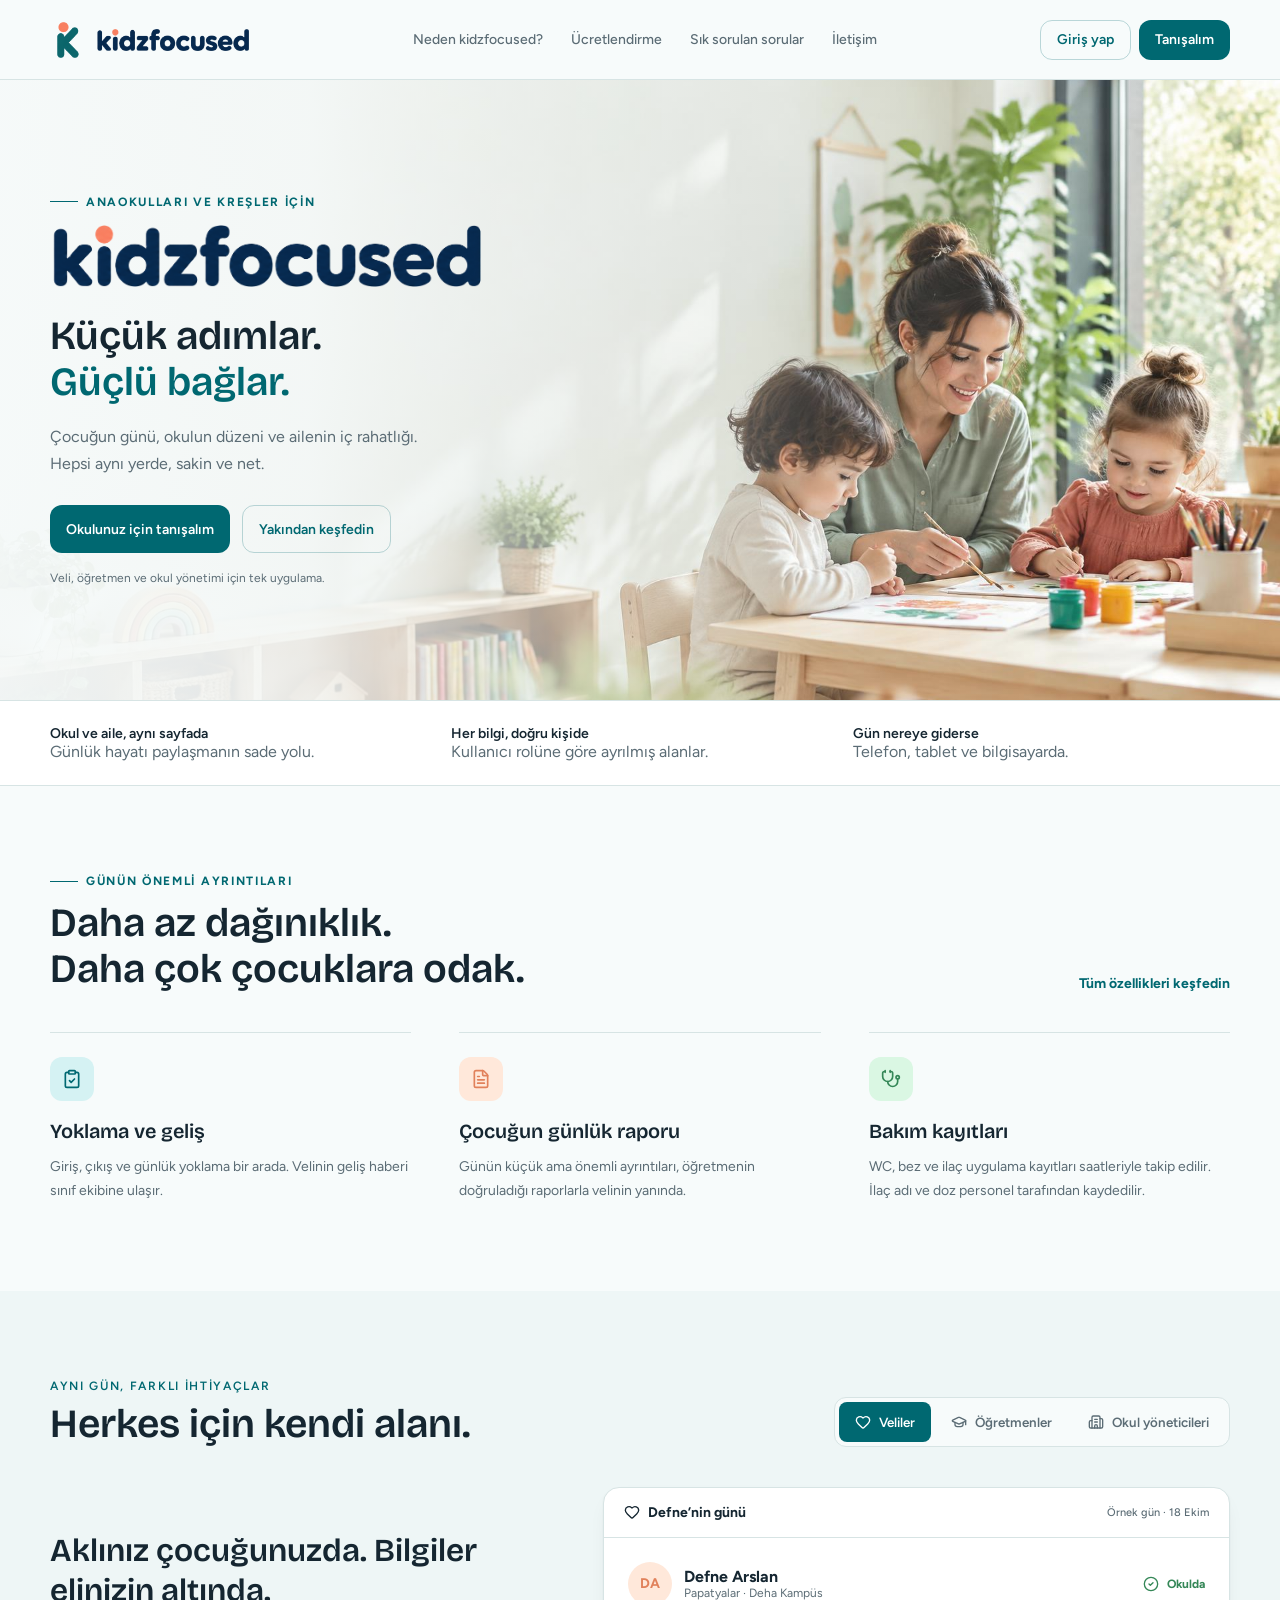
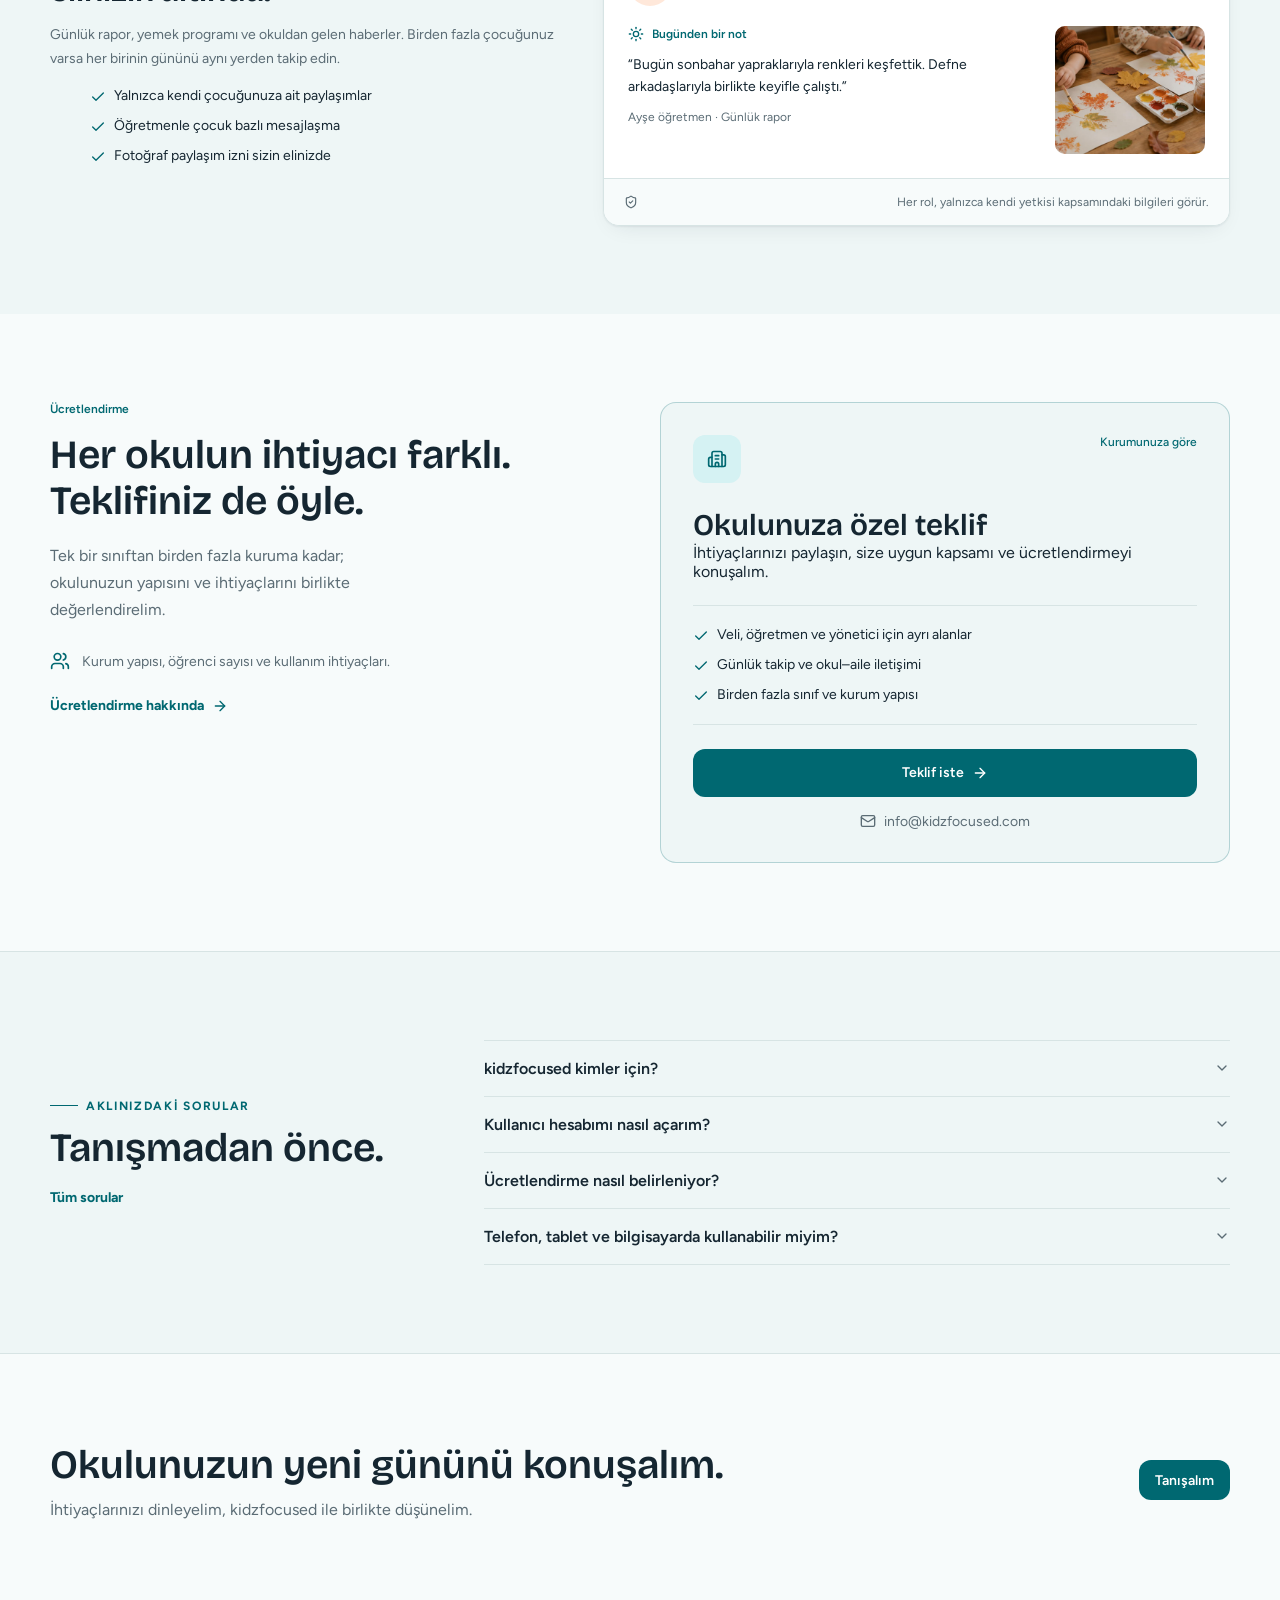
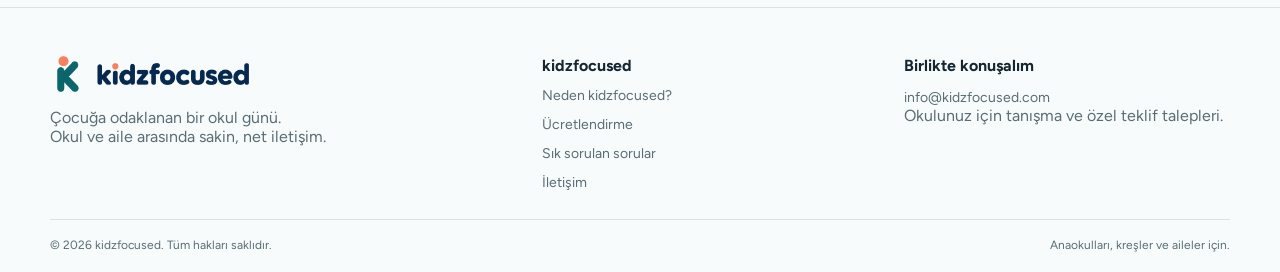
==== commit 18f37cc5: "Publish the marketing pages so each public URL matches the Lovable design. The login stays the real " ====
--- a/index.html
+++ b/index.html
@@ -13,6 +13,7 @@
 </head>
 <body>
 <div class="site">
+  <aside class="rail"><a class="brand" href="/" aria-label="kidzfocused ana sayfa"><img class="mark" src="/assets/logo-icon.png" alt=""></a><nav aria-label="Keşfet menüsü"><a class="rail-tab" href="/" aria-current="page"><svg xmlns="http://www.w3.org/2000/svg" width="23" height="23" viewBox="0 0 24 24" fill="none" stroke="currentColor" stroke-width="2" stroke-linecap="round" stroke-linejoin="round" aria-hidden="true"><circle cx="12" cy="12" r="10"/><path d="m16.24 7.76-1.804 5.411a2 2 0 0 1-1.265 1.265L7.76 16.24l1.804-5.411a2 2 0 0 1 1.265-1.265z"/></svg><span>Keşfet</span></a><a class="rail-tab" href="/ozellikler/"><svg xmlns="http://www.w3.org/2000/svg" width="23" height="23" viewBox="0 0 24 24" fill="none" stroke="currentColor" stroke-width="2" stroke-linecap="round" stroke-linejoin="round" aria-hidden="true"><path d="M12.83 2.18a2 2 0 0 0-1.66 0L2.6 6.08a1 1 0 0 0 0 1.83l8.58 3.91a2 2 0 0 0 1.66 0l8.58-3.9a1 1 0 0 0 0-1.83z"/><path d="M2 12a1 1 0 0 0 .58.91l8.6 3.91a2 2 0 0 0 1.65 0l8.58-3.9A1 1 0 0 0 22 12"/><path d="M2 17a1 1 0 0 0 .58.91l8.6 3.91a2 2 0 0 0 1.65 0l8.58-3.9A1 1 0 0 0 22 17"/></svg><span>Özellikler</span></a><a class="rail-tab" href="/ucretlendirme/"><svg xmlns="http://www.w3.org/2000/svg" width="23" height="23" viewBox="0 0 24 24" fill="none" stroke="currentColor" stroke-width="2" stroke-linecap="round" stroke-linejoin="round" aria-hidden="true"><path d="M6 22a2 2 0 0 1-2-2V4a2 2 0 0 1 2-2h8a2.4 2.4 0 0 1 1.704.706l3.588 3.588A2.4 2.4 0 0 1 20 8v12a2 2 0 0 1-2 2z"/><path d="M14 2v5a1 1 0 0 0 1 1h5"/><path d="M10 9H8"/><path d="M16 13H8"/><path d="M16 17H8"/></svg><span>Teklif</span></a><a class="rail-tab" href="/app/"><svg xmlns="http://www.w3.org/2000/svg" width="23" height="23" viewBox="0 0 24 24" fill="none" stroke="currentColor" stroke-width="2" stroke-linecap="round" stroke-linejoin="round" aria-hidden="true"><path d="M15 3h4a2 2 0 0 1 2 2v14a2 2 0 0 1-2 2h-4"/><polyline points="10 17 15 12 10 7"/><path d="M15 12H3"/></svg><span>Giriş</span></a><button type="button" class="rail-tab" data-open-more><svg xmlns="http://www.w3.org/2000/svg" width="23" height="23" viewBox="0 0 24 24" fill="none" stroke="currentColor" stroke-width="2" stroke-linecap="round" stroke-linejoin="round" aria-hidden="true"><circle cx="12" cy="12" r="1"/><circle cx="19" cy="12" r="1"/><circle cx="5" cy="12" r="1"/></svg><span>Diğer</span></button></nav><a class="rail-tab" href="/iletisim/"><svg xmlns="http://www.w3.org/2000/svg" width="23" height="23" viewBox="0 0 24 24" fill="none" stroke="currentColor" stroke-width="2" stroke-linecap="round" stroke-linejoin="round" aria-hidden="true"><rect width="20" height="16" x="2" y="4" rx="2"/><path d="m22 7-8.97 5.7a1.94 1.94 0 0 1-2.06 0L2 7"/></svg><span>İletişim</span></a></aside>
   <header class="header"><div class="wrap bar">
     <a class="brand" href="/" aria-label="kidzfocused ana sayfa"><img class="mark" src="/assets/logo-icon.png" alt=""><img class="word" src="/assets/logo-word.png" alt="kidzfocused"></a>
     <nav class="nav" aria-label="Ana menü"><a href="/ozellikler/">Neden kidzfocused?</a><a href="/ucretlendirme/">Ücretlendirme</a><a href="/sss/">Sık sorulan sorular</a><a href="/iletisim/">İletişim</a></nav>
@@ -30,32 +31,32 @@
     <p class="fine desk-only">Veli, öğretmen ve okul yönetimi için tek uygulama.</p>
   </div></div>
 </section>
-<section class="section" style="padding-top:28px"><div class="wrap">
+<section class="section mobile-only" style="padding-top:28px"><div class="wrap">
   <div class="features" style="grid-template-columns:1fr 1fr"><a class="feature" href="/ozellikler/"><h3>Uygulamayı keşfet</h3><p>Günlük takip ve iletişim</p></a><a class="feature" href="/ucretlendirme/"><h3>Özel teklif</h3><p>Okulunuza göre</p></a></div>
   <div class="band" style="margin-top:24px;border-radius:16px"><div class="wrap" style="padding:20px 0"><div><p style="font-weight:700">Okulunuzla birlikte başlayalım.</p><p class="muted">İhtiyaçlarınızı konuşalım.</p></div><a class="btn" href="mailto:info@kidzfocused.com?subject=kidzfocused%20%C2%B7%20Tan%C4%B1%C5%9Fma%20ve%20demo%20talebi">Tanışalım</a></div></div>
 </div></section>
 <section class="strip desk-only"><div class="wrap strip-grid"><div><h2>Okul ve aile, aynı sayfada</h2><p class="muted">Günlük hayatı paylaşmanın sade yolu.</p></div><div><h2>Her bilgi, doğru kişide</h2><p class="muted">Kullanıcı rolüne göre ayrılmış alanlar.</p></div><div><h2>Gün nereye giderse</h2><p class="muted">Telefon, tablet ve bilgisayarda.</p></div></div></section>
-<section class="section desk-only"><div class="wrap"><div class="section-head"><div><p class="kicker">Günün önemli ayrıntıları</p><h2 style="margin-top:12px">Daha az dağınıklık.<br>Daha çok çocuklara odak.</h2></div><a class="more" href="/ozellikler/">Tüm özellikleri keşfedin</a></div><div class="features"><article class="feature"><div class="badge primary"></div><h3>Yoklama ve geliş</h3><p>Giriş, çıkış ve günlük yoklama bir arada. Velinin geliş haberi sınıf ekibine ulaşır.</p></article><article class="feature"><div class="badge accent"></div><h3>Çocuğun günlük raporu</h3><p>Günün küçük ama önemli ayrıntıları, öğretmenin doğruladığı raporlarla velinin yanında.</p></article><article class="feature"><div class="badge success"></div><h3>Bakım kayıtları</h3><p>WC, bez ve ilaç uygulama kayıtları saatleriyle takip edilir.</p></article></div></div></section>
+<section class="section desk-only"><div class="wrap"><div class="section-head"><div><p class="kicker">Günün önemli ayrıntıları</p><h2 style="margin-top:12px">Daha az dağınıklık.<br>Daha çok çocuklara odak.</h2></div><a class="more" href="/ozellikler/">Tüm özellikleri keşfedin</a></div><div class="features"><article class="feature"><div class="badge primary"><svg xmlns="http://www.w3.org/2000/svg" width="20" height="20" viewBox="0 0 24 24" fill="none" stroke="currentColor" stroke-width="2" stroke-linecap="round" stroke-linejoin="round" aria-hidden="true"><rect width="8" height="4" x="8" y="2" rx="1" ry="1"/><path d="M16 4h2a2 2 0 0 1 2 2v14a2 2 0 0 1-2 2H6a2 2 0 0 1-2-2V6a2 2 0 0 1 2-2h2"/><path d="m9 14 2 2 4-4"/></svg></div><h3>Yoklama ve geliş</h3><p>Giriş, çıkış ve günlük yoklama bir arada. Velinin geliş haberi sınıf ekibine ulaşır.</p></article><article class="feature"><div class="badge accent"><svg xmlns="http://www.w3.org/2000/svg" width="20" height="20" viewBox="0 0 24 24" fill="none" stroke="currentColor" stroke-width="2" stroke-linecap="round" stroke-linejoin="round" aria-hidden="true"><path d="M6 22a2 2 0 0 1-2-2V4a2 2 0 0 1 2-2h8a2.4 2.4 0 0 1 1.704.706l3.588 3.588A2.4 2.4 0 0 1 20 8v12a2 2 0 0 1-2 2z"/><path d="M14 2v5a1 1 0 0 0 1 1h5"/><path d="M10 9H8"/><path d="M16 13H8"/><path d="M16 17H8"/></svg></div><h3>Çocuğun günlük raporu</h3><p>Günün küçük ama önemli ayrıntıları, öğretmenin doğruladığı raporlarla velinin yanında.</p></article><article class="feature"><div class="badge success"><svg xmlns="http://www.w3.org/2000/svg" width="20" height="20" viewBox="0 0 24 24" fill="none" stroke="currentColor" stroke-width="2" stroke-linecap="round" stroke-linejoin="round" aria-hidden="true"><path d="M11 2v2"/><path d="M5 2v2"/><path d="M5 3H4a2 2 0 0 0-2 2v4a6 6 0 0 0 12 0V5a2 2 0 0 0-2-2h-1"/><path d="M8 15a6 6 0 0 0 12 0v-3"/><circle cx="20" cy="10" r="2"/></svg></div><h3>Bakım kayıtları</h3><p>WC, bez ve ilaç uygulama kayıtları saatleriyle takip edilir. İlaç adı ve doz personel tarafından kaydedilir.</p></article></div></div></section>
 <div class="desk-only">
 <section class="section roles"><div class="wrap">
-  <div class="section-head"><div><p class="kicker">Aynı gün, farklı ihtiyaçlar</p><h2 style="margin-top:12px">Herkes için kendi alanı.</h2></div>
-    <div class="tabs" role="tablist"><button type="button" data-role="veli" aria-selected="true">Veliler</button><button type="button" data-role="ogretmen" aria-selected="false">Öğretmenler</button><button type="button" data-role="yonetici" aria-selected="false">Okul yöneticileri</button></div>
+  <div class="section-head"><div><p class="kicker">Aynı gün, farklı ihtiyaçlar</p><h2 style="margin-top:8px">Herkes için kendi alanı.</h2></div>
+    <div class="tabs" role="tablist" aria-label="Kullanıcı rolleri"><button type="button" data-role="veli" aria-selected="true"><svg xmlns="http://www.w3.org/2000/svg" width="16" height="16" viewBox="0 0 24 24" fill="none" stroke="currentColor" stroke-width="2" stroke-linecap="round" stroke-linejoin="round" aria-hidden="true"><path d="M2 9.5a5.5 5.5 0 0 1 9.591-3.676.56.56 0 0 0 .818 0A5.49 5.49 0 0 1 22 9.5c0 2.29-1.5 4-3 5.5l-5.492 5.313a2 2 0 0 1-3 .019L5 15c-1.5-1.5-3-3.2-3-5.5"/></svg>Veliler</button><button type="button" data-role="ogretmen" aria-selected="false"><svg xmlns="http://www.w3.org/2000/svg" width="16" height="16" viewBox="0 0 24 24" fill="none" stroke="currentColor" stroke-width="2" stroke-linecap="round" stroke-linejoin="round" aria-hidden="true"><path d="M21.42 10.922a1 1 0 0 0-.019-1.838L12.83 5.18a2 2 0 0 0-1.66 0L2.6 9.08a1 1 0 0 0 0 1.832l8.57 3.908a2 2 0 0 0 1.66 0z"/><path d="M22 10v6"/><path d="M6 12.5V16a6 3 0 0 0 12 0v-3.5"/></svg>Öğretmenler</button><button type="button" data-role="yonetici" aria-selected="false"><svg xmlns="http://www.w3.org/2000/svg" width="16" height="16" viewBox="0 0 24 24" fill="none" stroke="currentColor" stroke-width="2" stroke-linecap="round" stroke-linejoin="round" aria-hidden="true"><path d="M10 12h4"/><path d="M10 8h4"/><path d="M14 21v-3a2 2 0 0 0-4 0v3"/><path d="M6 10H4a2 2 0 0 0-2 2v7a2 2 0 0 0 2 2h16a2 2 0 0 0 2-2V9a2 2 0 0 0-2-2h-2"/><path d="M6 21V5a2 2 0 0 1 2-2h8a2 2 0 0 1 2 2v16"/></svg>Okul yöneticileri</button></div>
   </div>
-  <div class="role-grid"><div class="role"><h3 data-role-title>Aklınız çocuğunuzda. Bilgiler elinizin altında.</h3><p data-role-text>Günlük rapor, yemek programı ve okuldan gelen haberler. Birden fazla çocuğunuz varsa her birinin gününü aynı yerden takip edin.</p><ul data-role-list><li>Yalnızca kendi çocuğunuza ait paylaşımlar</li><li>Öğretmenle çocuk bazlı mesajlaşma</li><li>Fotoğraf paylaşım izni sizin elinizde</li></ul></div>
+  <div class="role-grid"><div class="role"><h3 data-role-title>Aklınız çocuğunuzda. Bilgiler elinizin altında.</h3><p data-role-text>Günlük rapor, yemek programı ve okuldan gelen haberler. Birden fazla çocuğunuz varsa her birinin gününü aynı yerden takip edin.</p><ul data-role-list><li><svg xmlns="http://www.w3.org/2000/svg" width="16" height="16" viewBox="0 0 24 24" fill="none" stroke="currentColor" stroke-width="2" stroke-linecap="round" stroke-linejoin="round" aria-hidden="true"><path d="M20 6 9 17l-5-5"/></svg>Yalnızca kendi çocuğunuza ait paylaşımlar</li><li><svg xmlns="http://www.w3.org/2000/svg" width="16" height="16" viewBox="0 0 24 24" fill="none" stroke="currentColor" stroke-width="2" stroke-linecap="round" stroke-linejoin="round" aria-hidden="true"><path d="M20 6 9 17l-5-5"/></svg>Öğretmenle çocuk bazlı mesajlaşma</li><li><svg xmlns="http://www.w3.org/2000/svg" width="16" height="16" viewBox="0 0 24 24" fill="none" stroke="currentColor" stroke-width="2" stroke-linecap="round" stroke-linejoin="round" aria-hidden="true"><path d="M20 6 9 17l-5-5"/></svg>Fotoğraf paylaşım izni sizin elinizde</li></ul></div>
     <div class="panel">
-      <div data-preview="veli"><header><span>Defne’nin günü</span><span class="ok">Okulda</span></header><div class="body"><p style="font-weight:700">Defne Arslan</p><p class="muted">Papatyalar · örnek gün</p><div class="note"><div><p class="kicker">Bugünden bir not</p><p>Bugün sonbahar yapraklarıyla renkleri keşfettik. Defne arkadaşlarıyla birlikte keyifle çalıştı.</p></div><img src="/assets/g1.jpg" alt="Sınıf etkinliği"></div></div><footer>Her rol, yalnızca kendi yetkisi kapsamındaki bilgileri görür.</footer></div>
-      <div class="hidden" data-preview="ogretmen"><header><span>Papatyalar sınıfı</span><span class="muted">Örnek gün</span></header><div class="body"><p style="font-size:18px;font-weight:700">Güne hazırız.</p><p style="margin-top:16px"><b>14</b> öğrenci · <b>13</b> geldi · <b>1</b> gelmedi</p><p style="margin-top:12px">Sabah yoklaması tamamlandı.</p><p>10:30 · Sonbahar renkleri etkinliği</p></div><footer>Her rol, yalnızca kendi yetkisi kapsamındaki bilgileri görür.</footer></div>
-      <div class="hidden" data-preview="yonetici"><header><span>Okulun günlük özeti</span><span class="muted">Örnek gün</span></header><div class="body"><p><b>6</b> sınıf · <b>82</b> öğrenci · <b>8</b> öğretmen</p><p style="margin-top:16px">Günlük yoklama: 6 sınıf tamamlandı</p><p>Havale bildirimleri: 2 inceleme bekliyor</p></div><footer>Her rol, yalnızca kendi yetkisi kapsamındaki bilgileri görür.</footer></div>
+      <div data-preview="veli"><header><span class="title"><svg xmlns="http://www.w3.org/2000/svg" width="16" height="16" viewBox="0 0 24 24" fill="none" stroke="currentColor" stroke-width="2" stroke-linecap="round" stroke-linejoin="round" aria-hidden="true"><path d="M2 9.5a5.5 5.5 0 0 1 9.591-3.676.56.56 0 0 0 .818 0A5.49 5.49 0 0 1 22 9.5c0 2.29-1.5 4-3 5.5l-5.492 5.313a2 2 0 0 1-3 .019L5 15c-1.5-1.5-3-3.2-3-5.5"/></svg>Defne’nin günü</span><span class="meta">Örnek gün · 18 Ekim</span></header><div class="body"><div class="person"><span class="avatar">DA</span><div><p style="font-weight:700">Defne Arslan</p><p class="muted" style="font-size:12px">Papatyalar · Deha Kampüs</p></div><span class="ok" style="margin-left:auto"><svg xmlns="http://www.w3.org/2000/svg" width="16" height="16" viewBox="0 0 24 24" fill="none" stroke="currentColor" stroke-width="2" stroke-linecap="round" stroke-linejoin="round" aria-hidden="true"><circle cx="12" cy="12" r="10"/><path d="m9 12 2 2 4-4"/></svg>Okulda</span></div><div class="note"><div><p class="kicker"><svg xmlns="http://www.w3.org/2000/svg" width="16" height="16" viewBox="0 0 24 24" fill="none" stroke="currentColor" stroke-width="2" stroke-linecap="round" stroke-linejoin="round" aria-hidden="true"><circle cx="12" cy="12" r="4"/><path d="M12 2v2"/><path d="M12 20v2"/><path d="m4.93 4.93 1.41 1.41"/><path d="m17.66 17.66 1.41 1.41"/><path d="M2 12h2"/><path d="M20 12h2"/><path d="m6.34 17.66-1.41 1.41"/><path d="m19.07 4.93-1.41 1.41"/></svg>Bugünden bir not</p><p class="quote">“Bugün sonbahar yapraklarıyla renkleri keşfettik. Defne arkadaşlarıyla birlikte keyifle çalıştı.”</p><p class="byline muted">Ayşe öğretmen · Günlük rapor</p></div><img src="/assets/g1.jpg" alt="Sonbahar yapraklarıyla hazırlanan sınıf etkinliği"></div></div><footer><svg xmlns="http://www.w3.org/2000/svg" width="14" height="14" viewBox="0 0 24 24" fill="none" stroke="currentColor" stroke-width="2" stroke-linecap="round" stroke-linejoin="round" aria-hidden="true"><path d="M20 13c0 5-3.5 7.5-7.66 8.95a1 1 0 0 1-.67-.01C7.5 20.5 4 18 4 13V6a1 1 0 0 1 1-1c2 0 4.5-1.2 6.24-2.72a1.17 1.17 0 0 1 1.52 0C14.51 3.81 17 5 19 5a1 1 0 0 1 1 1z"/><path d="m9 12 2 2 4-4"/></svg>Her rol, yalnızca kendi yetkisi kapsamındaki bilgileri görür.</footer></div>
+      <div class="hidden" data-preview="ogretmen"><header><span class="title"><svg xmlns="http://www.w3.org/2000/svg" width="16" height="16" viewBox="0 0 24 24" fill="none" stroke="currentColor" stroke-width="2" stroke-linecap="round" stroke-linejoin="round" aria-hidden="true"><path d="M21.42 10.922a1 1 0 0 0-.019-1.838L12.83 5.18a2 2 0 0 0-1.66 0L2.6 9.08a1 1 0 0 0 0 1.832l8.57 3.908a2 2 0 0 0 1.66 0z"/><path d="M22 10v6"/><path d="M6 12.5V16a6 3 0 0 0 12 0v-3.5"/></svg>Papatyalar sınıfı</span><span class="meta">Örnek gün · 18 Ekim</span></header><div class="body"><p style="font-size:18px;font-weight:700">Güne hazırız.</p><div class="stats"><div><b>14</b><p class="muted">Öğrenci</p></div><div><b>13</b><p class="muted">Geldi</p></div><div><b>1</b><p class="muted">Gelmedi</p></div></div><div class="lines"><p><svg xmlns="http://www.w3.org/2000/svg" width="16" height="16" viewBox="0 0 24 24" fill="none" stroke="currentColor" stroke-width="2" stroke-linecap="round" stroke-linejoin="round" aria-hidden="true"><path d="M20 6 9 17l-5-5"/></svg>Sabah yoklaması tamamlandı</p><p><svg xmlns="http://www.w3.org/2000/svg" width="16" height="16" viewBox="0 0 24 24" fill="none" stroke="currentColor" stroke-width="2" stroke-linecap="round" stroke-linejoin="round" aria-hidden="true"><circle cx="12" cy="12" r="10"/><polyline points="12 6 12 12 16 14"/></svg>10:30 · Sonbahar renkleri etkinliği</p><p><svg xmlns="http://www.w3.org/2000/svg" width="16" height="16" viewBox="0 0 24 24" fill="none" stroke="currentColor" stroke-width="2" stroke-linecap="round" stroke-linejoin="round" aria-hidden="true"><path d="M6 22a2 2 0 0 1-2-2V4a2 2 0 0 1 2-2h8a2.4 2.4 0 0 1 1.704.706l3.588 3.588A2.4 2.4 0 0 1 20 8v12a2 2 0 0 1-2 2z"/><path d="M14 2v5a1 1 0 0 0 1 1h5"/><path d="M10 9H8"/><path d="M16 13H8"/><path d="M16 17H8"/></svg>5 günlük rapor doğrulama bekliyor</p></div></div><footer><svg xmlns="http://www.w3.org/2000/svg" width="14" height="14" viewBox="0 0 24 24" fill="none" stroke="currentColor" stroke-width="2" stroke-linecap="round" stroke-linejoin="round" aria-hidden="true"><path d="M20 13c0 5-3.5 7.5-7.66 8.95a1 1 0 0 1-.67-.01C7.5 20.5 4 18 4 13V6a1 1 0 0 1 1-1c2 0 4.5-1.2 6.24-2.72a1.17 1.17 0 0 1 1.52 0C14.51 3.81 17 5 19 5a1 1 0 0 1 1 1z"/><path d="m9 12 2 2 4-4"/></svg>Her rol, yalnızca kendi yetkisi kapsamındaki bilgileri görür.</footer></div>
+      <div class="hidden" data-preview="yonetici"><header><span class="title"><svg xmlns="http://www.w3.org/2000/svg" width="16" height="16" viewBox="0 0 24 24" fill="none" stroke="currentColor" stroke-width="2" stroke-linecap="round" stroke-linejoin="round" aria-hidden="true"><path d="M10 12h4"/><path d="M10 8h4"/><path d="M14 21v-3a2 2 0 0 0-4 0v3"/><path d="M6 10H4a2 2 0 0 0-2 2v7a2 2 0 0 0 2 2h16a2 2 0 0 0 2-2V9a2 2 0 0 0-2-2h-2"/><path d="M6 21V5a2 2 0 0 1 2-2h8a2 2 0 0 1 2 2v16"/></svg>Okulun günlük özeti</span><span class="meta">Örnek gün · 18 Ekim</span></header><div class="body"><div class="stats"><div><b>6</b><p class="muted">Sınıf</p></div><div><b>82</b><p class="muted">Öğrenci</p></div><div><b>8</b><p class="muted">Öğretmen</p></div></div><div class="lines pairs"><p class="pair"><span>Günlük yoklama</span><span class="good">6 sınıf tamamlandı</span></p><p class="pair"><span>Havale bildirimleri</span><span class="warn">2 inceleme bekliyor</span></p><p class="pair"><span>Okul duyurusu</span><span class="info">Yayında</span></p></div></div><footer><svg xmlns="http://www.w3.org/2000/svg" width="14" height="14" viewBox="0 0 24 24" fill="none" stroke="currentColor" stroke-width="2" stroke-linecap="round" stroke-linejoin="round" aria-hidden="true"><path d="M20 13c0 5-3.5 7.5-7.66 8.95a1 1 0 0 1-.67-.01C7.5 20.5 4 18 4 13V6a1 1 0 0 1 1-1c2 0 4.5-1.2 6.24-2.72a1.17 1.17 0 0 1 1.52 0C14.51 3.81 17 5 19 5a1 1 0 0 1 1 1z"/><path d="m9 12 2 2 4-4"/></svg>Her rol, yalnızca kendi yetkisi kapsamındaki bilgileri görür.</footer></div>
     </div>
   </div>
 </div></section>
 
 <section class="section"><div class="wrap price-grid">
-  <div><p class="kicker">Ücretlendirme</p><h2 style="margin-top:16px">Her okulun ihtiyacı farklı.<br>Teklifiniz de öyle.</h2><p class="lead">Tek bir sınıftan birden fazla kuruma kadar; okulunuzun yapısını ve ihtiyaçlarını birlikte değerlendirelim.</p><p style="margin-top:24px"><a class="more" href="/ucretlendirme/">Ücretlendirme hakkında</a></p></div>
-  <article class="offer"><h3>Okulunuza özel teklif</h3><p>İhtiyaçlarınızı paylaşın, size uygun kapsamı ve ücretlendirmeyi konuşalım.</p><ul><li>Veli, öğretmen ve yönetici için ayrı alanlar</li><li>Günlük takip ve okul–aile iletişimi</li><li>Birden fazla sınıf ve kurum yapısı</li></ul><a class="btn block" href="mailto:info@kidzfocused.com?subject=kidzfocused%20%C2%B7%20Okulumuza%20%C3%B6zel%20teklif">Teklif iste</a><a class="mail" href="mailto:info@kidzfocused.com">info@kidzfocused.com</a></article>
+  <div><p class="kicker plain">Ücretlendirme</p><h2 style="margin-top:16px">Her okulun ihtiyacı farklı.<br>Teklifiniz de öyle.</h2><p class="lead">Tek bir sınıftan birden fazla kuruma kadar; okulunuzun yapısını ve ihtiyaçlarını birlikte değerlendirelim.</p><p class="need"><svg xmlns="http://www.w3.org/2000/svg" width="20" height="20" viewBox="0 0 24 24" fill="none" stroke="currentColor" stroke-width="2" stroke-linecap="round" stroke-linejoin="round" aria-hidden="true"><path d="M16 21v-2a4 4 0 0 0-4-4H6a4 4 0 0 0-4 4v2"/><path d="M16 3.128a4 4 0 0 1 0 7.744"/><path d="M22 21v-2a4 4 0 0 0-3-3.87"/><circle cx="9" cy="7" r="4"/></svg>Kurum yapısı, öğrenci sayısı ve kullanım ihtiyaçları.</p><p style="margin-top:24px"><a class="more" href="/ucretlendirme/">Ücretlendirme hakkında <svg xmlns="http://www.w3.org/2000/svg" width="16" height="16" viewBox="0 0 24 24" fill="none" stroke="currentColor" stroke-width="2" stroke-linecap="round" stroke-linejoin="round" aria-hidden="true"><path d="M5 12h14"/><path d="m12 5 7 7-7 7"/></svg></a></p></div>
+  <article class="offer"><div class="offer-top"><span class="badge primary"><svg xmlns="http://www.w3.org/2000/svg" width="24" height="24" viewBox="0 0 24 24" fill="none" stroke="currentColor" stroke-width="2" stroke-linecap="round" stroke-linejoin="round" aria-hidden="true"><path d="M10 12h4"/><path d="M10 8h4"/><path d="M14 21v-3a2 2 0 0 0-4 0v3"/><path d="M6 10H4a2 2 0 0 0-2 2v7a2 2 0 0 0 2 2h16a2 2 0 0 0 2-2V9a2 2 0 0 0-2-2h-2"/><path d="M6 21V5a2 2 0 0 1 2-2h8a2 2 0 0 1 2 2v16"/></svg></span><span class="tag">Kurumunuza göre</span></div><h3>Okulunuza özel teklif</h3><p>İhtiyaçlarınızı paylaşın, size uygun kapsamı ve ücretlendirmeyi konuşalım.</p><ul class="checks"><li><svg xmlns="http://www.w3.org/2000/svg" width="16" height="16" viewBox="0 0 24 24" fill="none" stroke="currentColor" stroke-width="2" stroke-linecap="round" stroke-linejoin="round" aria-hidden="true"><path d="M20 6 9 17l-5-5"/></svg>Veli, öğretmen ve yönetici için ayrı alanlar</li><li><svg xmlns="http://www.w3.org/2000/svg" width="16" height="16" viewBox="0 0 24 24" fill="none" stroke="currentColor" stroke-width="2" stroke-linecap="round" stroke-linejoin="round" aria-hidden="true"><path d="M20 6 9 17l-5-5"/></svg>Günlük takip ve okul–aile iletişimi</li><li><svg xmlns="http://www.w3.org/2000/svg" width="16" height="16" viewBox="0 0 24 24" fill="none" stroke="currentColor" stroke-width="2" stroke-linecap="round" stroke-linejoin="round" aria-hidden="true"><path d="M20 6 9 17l-5-5"/></svg>Birden fazla sınıf ve kurum yapısı</li></ul><a class="btn block" href="mailto:info@kidzfocused.com?subject=kidzfocused%20%C2%B7%20Okulumuza%20%C3%B6zel%20teklif">Teklif iste <svg xmlns="http://www.w3.org/2000/svg" width="16" height="16" viewBox="0 0 24 24" fill="none" stroke="currentColor" stroke-width="2" stroke-linecap="round" stroke-linejoin="round" aria-hidden="true"><path d="M5 12h14"/><path d="m12 5 7 7-7 7"/></svg></a><a class="mail" href="mailto:info@kidzfocused.com"><svg xmlns="http://www.w3.org/2000/svg" width="16" height="16" viewBox="0 0 24 24" fill="none" stroke="currentColor" stroke-width="2" stroke-linecap="round" stroke-linejoin="round" aria-hidden="true"><rect width="20" height="16" x="2" y="4" rx="2"/><path d="m22 7-8.97 5.7a1.94 1.94 0 0 1-2.06 0L2 7"/></svg>info@kidzfocused.com</a></article>
 </div></section>
 
-<section class="section band"><div class="wrap" style="display:grid;grid-template-columns:.7fr 1.3fr;gap:32px"><div><p class="kicker">Aklınızdaki sorular</p><h2 style="margin-top:12px">Tanışmadan önce.</h2><p style="margin-top:16px"><a class="more" href="/sss/">Tüm sorular</a></p></div><div><div class="faq"><details><summary><span class="faq-row"><span>kidzfocused kimler için?</span></span></summary><p>Anaokulları ve kreşler için tasarlanır. Veliler, öğretmenler, okul yöneticileri ve platform yöneticileri kendi görevlerine uygun ekranları kullanır.</p></details><details><summary><span class="faq-row"><span>Kullanıcı hesabımı nasıl açarım?</span></span></summary><p>Hesabınızı okulunuzun yetkilisi açar ve size geçici bir şifre verir. İlk girişte kendi şifrenizi belirlersiniz. Herkese açık kayıt bulunmaz.</p></details><details><summary><span class="faq-row"><span>Ücretlendirme nasıl belirleniyor?</span></span></summary><p>Okulunuza özel teklif hazırlanır. Kurumunuzun yapısını, öğrenci sayısını ve ihtiyaçlarını info@kidzfocused.com adresi üzerinden paylaşabilirsiniz.</p></details><details><summary><span class="faq-row"><span>Telefon, tablet ve bilgisayarda kullanabilir miyim?</span></span></summary><p>Evet. Aynı hesabınızla telefon, tablet ve bilgisayardan erişebilirsiniz.</p></details></div></div></div></section>
+<section class="section band"><div class="wrap" style="display:grid;grid-template-columns:.7fr 1.3fr;gap:32px"><div><p class="kicker">Aklınızdaki sorular</p><h2 style="margin-top:12px">Tanışmadan önce.</h2><p style="margin-top:16px"><a class="more" href="/sss/">Tüm sorular</a></p></div><div><div class="faq"><details><summary><span class="faq-row"><span>kidzfocused kimler için?</span></span><span class="chev"><svg xmlns="http://www.w3.org/2000/svg" width="16" height="16" viewBox="0 0 24 24" fill="none" stroke="currentColor" stroke-width="2" stroke-linecap="round" stroke-linejoin="round" aria-hidden="true"><path d="m6 9 6 6 6-6"/></svg></span></summary><p>Anaokulları ve kreşler için tasarlanır. Veliler, öğretmenler, okul yöneticileri ve platform yöneticileri kendi görevlerine uygun ekranları kullanır.</p></details><details><summary><span class="faq-row"><span>Kullanıcı hesabımı nasıl açarım?</span></span><span class="chev"><svg xmlns="http://www.w3.org/2000/svg" width="16" height="16" viewBox="0 0 24 24" fill="none" stroke="currentColor" stroke-width="2" stroke-linecap="round" stroke-linejoin="round" aria-hidden="true"><path d="m6 9 6 6 6-6"/></svg></span></summary><p>Hesabınızı okulunuzun yetkilisi açar ve size geçici bir şifre verir. İlk girişte kendi şifrenizi belirlersiniz. Herkese açık kayıt bulunmaz; hesap erişimi için okul yönetiminizle iletişime geçebilirsiniz.</p></details><details><summary><span class="faq-row"><span>Ücretlendirme nasıl belirleniyor?</span></span><span class="chev"><svg xmlns="http://www.w3.org/2000/svg" width="16" height="16" viewBox="0 0 24 24" fill="none" stroke="currentColor" stroke-width="2" stroke-linecap="round" stroke-linejoin="round" aria-hidden="true"><path d="m6 9 6 6 6-6"/></svg></span></summary><p>Okulunuza özel teklif hazırlanır. Kurumunuzun yapısını, öğrenci sayısını ve ihtiyaçlarını info@kidzfocused.com adresi üzerinden paylaşarak ücretlendirme hakkında görüşebilirsiniz.</p></details><details><summary><span class="faq-row"><span>Telefon, tablet ve bilgisayarda kullanabilir miyim?</span></span><span class="chev"><svg xmlns="http://www.w3.org/2000/svg" width="16" height="16" viewBox="0 0 24 24" fill="none" stroke="currentColor" stroke-width="2" stroke-linecap="round" stroke-linejoin="round" aria-hidden="true"><path d="m6 9 6 6 6-6"/></svg></span></summary><p>Evet. kidzfocused web arayüzü telefon, tablet ve bilgisayar ekranlarına uyum sağlar. Aynı hesabınızla farklı cihazlarda erişebilirsiniz.</p></details></div></div></div></section>
 <section class="section cta"><div class="wrap"><div><h2>Okulunuzun yeni gününü konuşalım.</h2><p class="muted" style="margin-top:12px">İhtiyaçlarınızı dinleyelim, kidzfocused ile birlikte düşünelim.</p></div><a class="btn" href="mailto:info@kidzfocused.com?subject=kidzfocused%20%C2%B7%20Tan%C4%B1%C5%9Fma%20ve%20demo%20talebi">Tanışalım</a></div></section>
 </div>
 
--- a/site.css
+++ b/site.css
@@ -48,6 +48,8 @@
 .hero-copy { min-height: 620px; display: flex; align-items: center; padding-block: 60px; }
 .kicker { display: flex; align-items: center; gap: 8px; color: var(--primary); font-size: 12px; font-weight: 700; letter-spacing: .14em; text-transform: uppercase; }
 .kicker::before { content: ""; width: 28px; height: 1px; background: var(--primary); }
+.kicker.plain { letter-spacing: 0; font-weight: 600; text-transform: none; }
+.kicker.plain::before { content: none; }
 .wordmark { height: 62px; width: auto; margin-top: 16px; }
 .tagline { margin-top: 22px; font-family: var(--display); font-size: 40px; line-height: 1.15; font-weight: 600; }
 .tagline span { color: var(--primary); }
@@ -63,22 +65,52 @@
 .section { padding: 88px 0; }
 .section-head { display: flex; justify-content: space-between; align-items: end; gap: 24px; margin-bottom: 40px; }
 .section h2 { font-size: 40px; line-height: 1.15; }
-.more { color: var(--primary); font-size: 14px; font-weight: 700; text-decoration: none; }
+.more { display: inline-flex; align-items: center; gap: 8px; color: var(--primary); font-size: 14px; font-weight: 700; text-decoration: none; }
+.more svg { width: 16px; height: 16px; }
 .features { display: grid; grid-template-columns: repeat(3, 1fr); gap: 40px 48px; }
 .feature { border-top: 1px solid var(--line); padding-top: 24px; }
 .badge { width: 44px; height: 44px; display: grid; place-items: center; border-radius: 12px; margin-bottom: 18px; }
 .badge.primary { background: var(--primary-soft); color: var(--primary); }
 .badge.accent { background: var(--accent-soft); color: var(--accent); }
 .badge.success { background: var(--success-soft); color: var(--success); }
+.badge.warning { background: var(--warning-soft); color: var(--warning); }
+.badge svg { width: 20px; height: 20px; }
 .feature h3 { font-family: var(--display); font-size: 20px; }
 .feature p, .role p, .price p, .faq p { margin-top: 12px; color: var(--muted); font-size: 14px; line-height: 1.7; }
 .roles { background: var(--soft); }
 .tabs { display: flex; gap: 4px; width: fit-content; max-width: 100%; padding: 4px; border: 1px solid var(--line); border-radius: 12px; background: var(--surface); }
-.tabs button { min-height: 40px; border: 0; border-radius: 8px; background: transparent; color: var(--muted); font-weight: 600; padding: 0 16px; cursor: pointer; }
+.tabs button { display: inline-flex; align-items: center; gap: 8px; min-height: 40px; border: 0; border-radius: 8px; background: transparent; color: var(--muted); font-weight: 600; padding: 0 16px; cursor: pointer; }
+.tabs button svg { width: 16px; height: 16px; }
 .tabs button[aria-selected="true"] { background: var(--primary); color: white; }
 .role-grid { display: grid; grid-template-columns: .9fr 1.1fr; gap: 40px; align-items: center; }
 .role h3 { font-size: 32px; line-height: 1.25; max-width: 460px; }
-.role li { display: flex; gap: 8px; margin-top: 12px; font-size: 14px; }
+.role li, .checks li { display: flex; align-items: flex-start; gap: 8px; margin-top: 12px; font-size: 14px; }
+.role li svg, .checks li svg, .icon-sm { width: 16px; height: 16px; flex: none; margin-top: 2px; color: var(--primary); }
+.panel header .title, .panel footer, .ok { display: flex; align-items: center; gap: 8px; }
+.panel header svg, .ok svg { width: 16px; height: 16px; }
+.meta { color: var(--muted); font-size: 11px; font-weight: 500; }
+.person { display: flex; align-items: center; gap: 12px; }
+.avatar { width: 44px; height: 44px; border-radius: 999px; display: grid; place-items: center; background: var(--accent-soft); color: var(--accent); font-size: 14px; font-weight: 700; flex: none; }
+.quote { margin-top: 12px; color: var(--ink); font-size: 14px; line-height: 1.6; }
+.byline { margin-top: 12px; font-size: 12px; }
+.stats { display: grid; grid-template-columns: repeat(3, 1fr); gap: 16px; margin-top: 20px; padding-bottom: 20px; border-bottom: 1px solid var(--line); }
+.stats b { display: block; font-family: var(--display); font-size: 24px; font-weight: 600; color: var(--primary); }
+.stats p { margin-top: 4px; font-size: 12px; }
+.lines { display: grid; gap: 16px; margin-top: 20px; }
+.lines p { display: flex; align-items: center; gap: 12px; margin: 0; color: var(--ink); font-size: 14px; }
+.pair { justify-content: space-between; }
+.good { color: var(--success); font-weight: 600; }
+.warn { color: var(--accent); font-weight: 600; }
+.info { color: var(--primary); font-weight: 600; }
+.section-mark { width: 32px; height: 32px; margin-bottom: 20px; }
+.section-mark.primary { color: var(--primary); }
+.section-mark.accent { color: var(--accent); }
+.section-mark svg { width: 32px; height: 32px; }
+.page-title .kicker, .roles .kicker { text-transform: none; letter-spacing: 0; font-weight: 600; }
+.roles .kicker { text-transform: uppercase; letter-spacing: .14em; }
+.page-title .kicker::before, .roles .kicker::before { content: none; }
+.note .kicker { text-transform: none; letter-spacing: 0; font-size: 12px; }
+.note .kicker::before { content: none; }
 .panel { overflow: hidden; border: 1px solid var(--line); border-radius: 16px; background: white; box-shadow: var(--shadow); }
 .panel header, .panel footer { display: flex; align-items: center; justify-content: space-between; gap: 12px; padding: 16px 20px; }
 .panel header { border-bottom: 1px solid var(--line); font-weight: 700; font-size: 14px; }
@@ -89,12 +121,25 @@
 .note img { height: 128px; width: 100%; object-fit: cover; border-radius: 10px; }
 .price-grid { display: grid; grid-template-columns: 1fr 1fr; gap: 40px; align-items: start; }
 .offer { border: 1px solid rgb(0 104 113 / 25%); background: var(--soft); border-radius: 16px; padding: 32px; }
+.offer-top { display: flex; align-items: flex-start; justify-content: space-between; gap: 16px; }
+.offer-top .badge { width: 48px; height: 48px; margin: 0; }
+.offer-top .tag { color: var(--primary); font-size: 12px; font-weight: 500; }
 .offer h3 { margin-top: 24px; font-size: 30px; }
-.offer li { margin-top: 12px; font-size: 14px; }
-.mail { display: flex; justify-content: center; gap: 8px; margin-top: 16px; color: var(--muted); font-size: 14px; text-decoration: none; }
+.offer ul.checks { margin: 24px 0; padding: 20px 0; border-block: 1px solid var(--line); }
+.offer ul.checks li { margin-top: 0; }
+.offer ul.checks li + li { margin-top: 12px; }
+.need { display: flex; align-items: center; gap: 12px; margin-top: 28px; color: var(--muted); font-size: 14px; }
+.need svg { width: 20px; height: 20px; color: var(--primary); flex: none; }
+.mail { display: flex; justify-content: center; align-items: center; gap: 8px; margin-top: 16px; color: var(--muted); font-size: 14px; text-decoration: none; }
+.mail svg { width: 16px; height: 16px; }
 .faq { border-top: 1px solid var(--line); }
 .faq details { border-bottom: 1px solid var(--line); }
-.faq summary { cursor: pointer; padding: 18px 0; font-size: 16px; font-weight: 600; }
+.faq summary { display: flex; align-items: center; justify-content: space-between; gap: 16px; cursor: pointer; padding: 18px 0; font-size: 16px; font-weight: 600; list-style: none; }
+.faq summary::-webkit-details-marker { display: none; }
+.faq summary .chev { display: grid; flex: none; color: var(--muted); transition: transform .2s ease; }
+.faq summary svg { width: 16px; height: 16px; }
+.faq details[open] summary .chev { transform: rotate(180deg); }
+.faq-row { flex: 1; }
 .faq p { padding-bottom: 16px; }
 .band { background: var(--soft); border-block: 1px solid var(--line); }
 .band .wrap, .cta .wrap { display: flex; justify-content: space-between; align-items: center; gap: 24px; }
@@ -105,6 +150,12 @@
 .footer nav, .footer .stack { display: flex; flex-direction: column; gap: 12px; }
 .legal { display: flex; justify-content: space-between; gap: 12px; margin-top: 28px; padding-top: 18px; border-top: 1px solid var(--line); color: var(--muted); font-size: 12px; }
 .bottom { display: none; }
+.rail { display: none; position: fixed; inset: 0 auto 0 0; z-index: 40; width: 96px; flex-direction: column; align-items: center; gap: 8px; border-right: 1px solid var(--line); background: white; padding: 20px 8px; }
+.rail .brand { margin-bottom: 20px; }
+.rail nav { display: flex; flex-direction: column; gap: 8px; width: 100%; flex: 1; }
+.rail-tab { display: flex; flex-direction: column; align-items: center; justify-content: center; gap: 7px; width: 100%; min-height: 74px; padding: 10px 4px; border: 0; border-radius: 8px; background: transparent; color: var(--muted); font-size: 11px; font-weight: 600; line-height: 1.35; text-decoration: none; cursor: pointer; }
+.rail-tab svg { width: 23px; height: 23px; }
+.rail-tab[aria-current="page"] { background: var(--primary-soft); color: var(--primary); font-weight: 700; }
 .page-title { background: var(--soft); border-bottom: 1px solid var(--line); padding: 72px 0; }
 .page-title h1 { max-width: 760px; font-size: 48px; line-height: 1.15; }
 .page-title p { max-width: 640px; margin-top: 18px; color: var(--muted); font-size: 16px; line-height: 1.7; }
@@ -117,29 +168,59 @@
 .marketing-detail main h2 { font-size: 22px; line-height: 1.4; }
 .marketing-detail main h3 { font-size: 18px; line-height: 1.45; }
 .marketing-detail .page-title { padding-block: 36px; }
+.marketing-detail .page-title .kicker { margin-bottom: 10px; gap: 10px; }
 .marketing-detail .page-title p { max-width: 620px; margin-top: 12px; font-size: 14px; line-height: 1.8; }
+.marketing-detail .section-head { margin-bottom: 28px; }
+.marketing-detail .roles .kicker { text-transform: none; letter-spacing: 0; font-weight: 600; }
+.marketing-detail .role h3 { max-width: 28rem; font-size: 18px; line-height: 1.45; }
+.marketing-detail .features.wide { gap: 28px 32px; }
+.marketing-detail .feature { padding-top: 20px; }
+.marketing-detail .feature .badge { width: 36px; height: 36px; margin-bottom: 14px; border-radius: 14px; }
 .marketing-detail .feature h3 { font-size: 16px; }
 .marketing-detail .feature p { margin-top: 8px; }
+.marketing-detail .contact-grid { grid-template-columns: 1fr 1fr; gap: 48px; }
 .marketing-detail .big-mail { font-size: 22px; line-height: 1.5; margin-top: 12px; }
 .faq-row { display: flex; align-items: center; gap: 18px; }
 .faq-num { width: 24px; flex: none; color: var(--primary); font-size: 12px; font-weight: 500; font-variant-numeric: tabular-nums; }
 .faq.numbered p { padding-left: 42px; }
 .detail-step { font-family: var(--display); font-size: 14px; font-weight: 600; color: var(--primary); }
-.checks li, .steps li { display: flex; gap: 10px; margin-top: 14px; font-size: 14px; line-height: 1.6; }
+.steps li { display: flex; gap: 10px; margin-top: 14px; font-size: 14px; line-height: 1.6; }
+.steps h3 { font-family: var(--sans); font-size: 14px; font-weight: 600; }
 .num { width: 28px; height: 28px; border-radius: 999px; display: grid; place-items: center; background: var(--accent-soft); color: var(--accent); font-size: 12px; font-weight: 700; flex: none; }
 .contact-grid { grid-template-columns: 1fr 1.1fr; }
 .card { border: 1px solid var(--line); background: var(--soft); border-radius: 16px; padding: 24px; margin-bottom: 16px; }
+.lead-icon, .card-icon { color: var(--primary); }
+.lead-icon { margin-bottom: 20px; }
+.lead-icon svg { width: 24px; height: 24px; }
+.card-icon { margin-bottom: 16px; }
+.card-icon svg { width: 20px; height: 20px; }
 .big-mail { display: inline-block; margin-top: 18px; color: var(--primary); font-family: var(--display); font-size: 32px; font-weight: 600; text-decoration: none; }
+@media (min-width: 768px) { .mobile-only { display: none; } }
 .hidden { display: none; }
 @media (min-width: 981px) { .phone-only { display: none; } }
+@media (min-width: 640px) { .features.wide { grid-template-columns: 1fr 1fr; } }
 @media (min-width: 1280px) { .features.wide { grid-template-columns: repeat(4, 1fr); } }
 dialog { width: min(420px, calc(100% - 32px)); border: 0; border-radius: 16px; padding: 20px; }
 dialog::backdrop { background: rgb(21 38 49 / 35%); }
 dialog a { display: flex; justify-content: space-between; align-items: center; min-height: 48px; margin-top: 8px; padding: 0 14px; border: 1px solid var(--line); border-radius: 12px; background: var(--soft); text-decoration: none; font-weight: 600; }
-@media (max-width: 980px) {
+@media (max-width: 1279px) { .nav { display: none; } }
+@media (min-width: 768px) and (max-width: 1279px) {
+  .rail { display: flex; }
+  .site { padding-left: 96px; }
+  .actions .ghost, .icon-btn { display: none; }
+  .header { height: 76px; }
+  .footer { display: none; }
+  .marketing-detail main > section { padding-block: 36px; }
+  .marketing-detail .page-title { padding-block: 28px; }
+  .marketing-detail main h1 { font-size: 28px; }
+  .detail-intro { grid-template-columns: minmax(0, 1fr) 180px; gap: 24px; }
+  .detail-photo, .detail-photo.cover { width: 180px; height: 144px; }
+}
+@media (max-width: 767px) {
   .nav, .actions .desk { display: none; }
   .icon-btn { display: inline-flex; }
-  .features, .strip-grid, .price-grid, .role-grid, .footer-grid, .contact-grid, .note { grid-template-columns: 1fr; }
+  .features, .strip-grid, .price-grid, .role-grid, .footer-grid, .contact-grid, .note, .marketing-detail .contact-grid { grid-template-columns: 1fr; }
+  .features.wide { grid-template-columns: 1fr 1fr; }
   .section h2, .page-title h1, .tagline { font-size: 32px; }
   .detail-intro { display: block; position: relative; }
   .detail-photo { position: absolute; top: 0; right: 0; width: 72px; height: 54px; }
@@ -147,6 +228,7 @@
   .marketing-detail .page-title .kicker { min-height: 40px; padding-right: 80px; }
   .marketing-detail main h1 { font-size: 25px; }
   .marketing-detail main h2 { font-size: 20px; }
+  .marketing-detail main h3 { font-size: 17px; }
   .faq.numbered p { padding-left: 32px; }
   .hero { min-height: 0; }
   .hero-copy { min-height: 520px; align-items: flex-start; padding-top: 28px; }
@@ -162,3 +244,6 @@
   .band .wrap, .cta .wrap, .section-head { display: block; }
   .band .btn, .cta .btn { margin-top: 16px; }
 }
+@media (max-width: 639px) {
+  .features.wide { grid-template-columns: 1fr; }
+}
